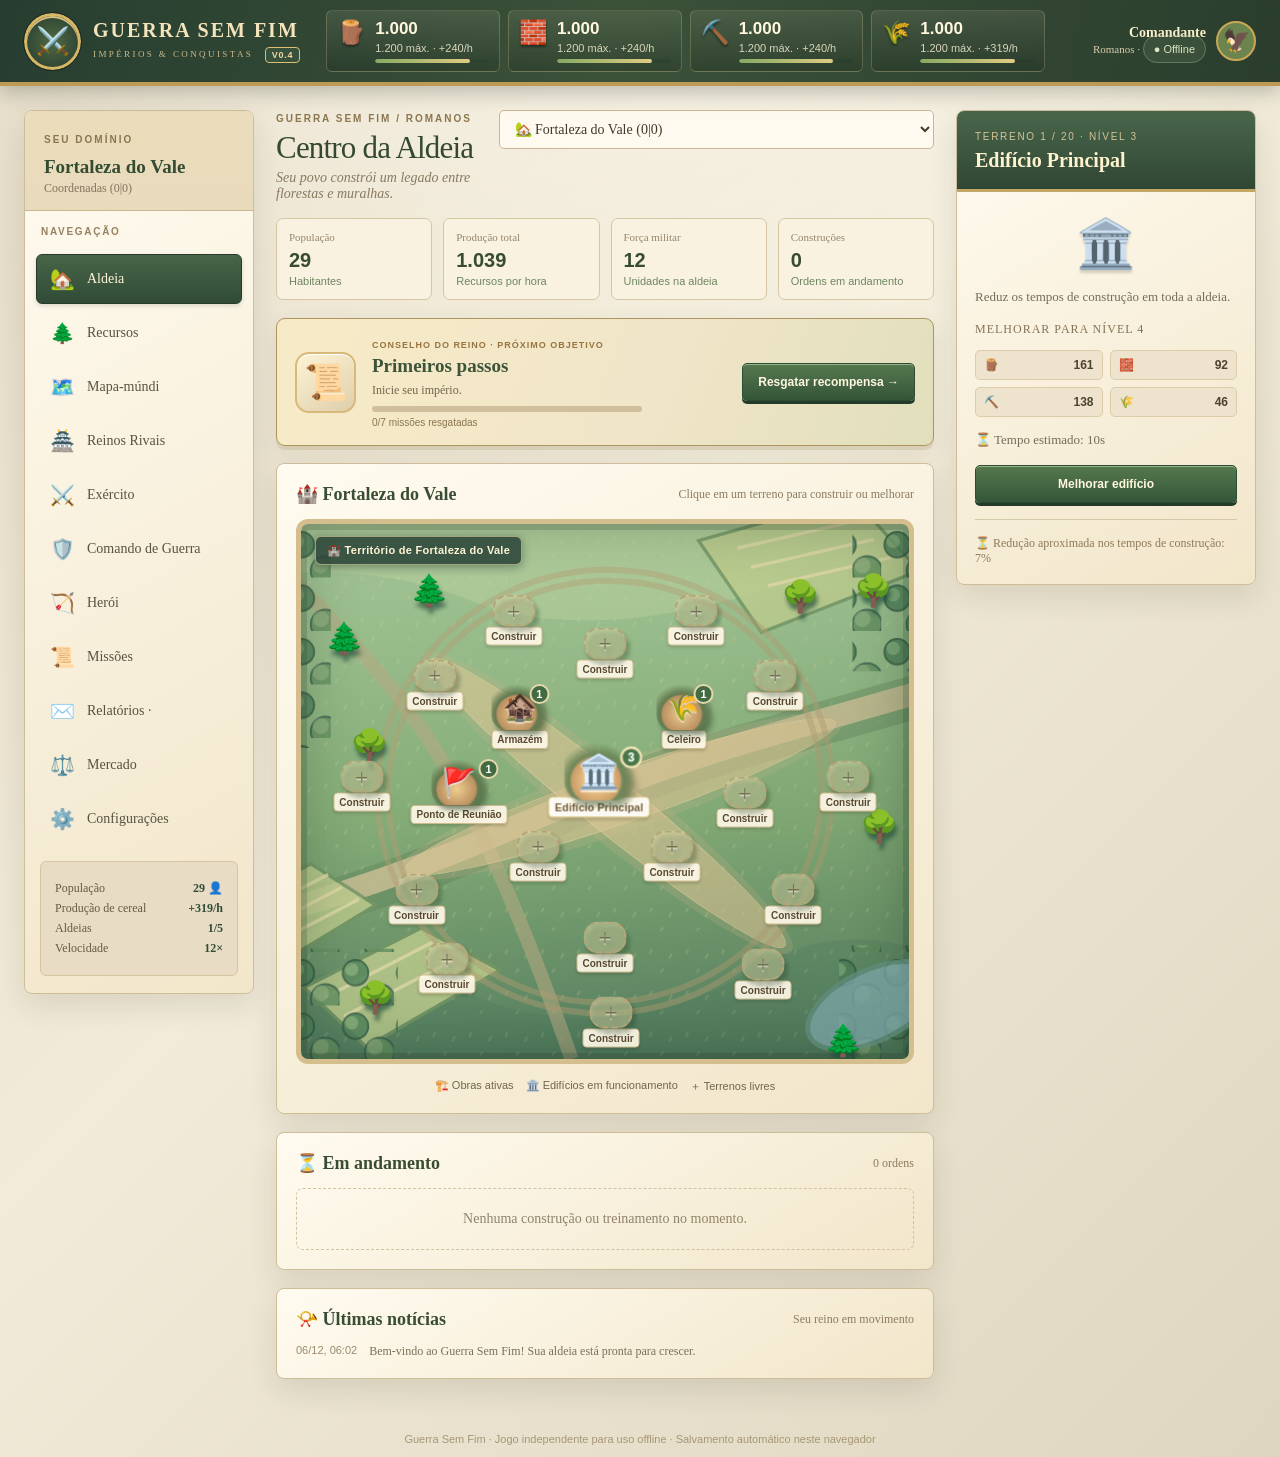
==== preview-local.html @ 628ce62f "feat: Guerra Sem Fim v0.4 - Era das Guerras" ====
<!doctype html>
<html lang="pt-BR">
<head>
  <meta charset="utf-8">
  <meta name="viewport" content="width=device-width, initial-scale=1">
  <meta name="theme-color" content="#364b30">
  <meta name="description" content="Guerra Sem Fim — estratégia medieval offline inspirada nos clássicos de aldeias e impérios.">
  <title>Guerra Sem Fim — Impérios & Conquistas</title>
  <link rel="icon" type="image/svg+xml" href="assets/favicon.svg">
  <link rel="stylesheet" href="styles.css">
</head>
<body>
  <div id="app"></div>
  <noscript>Ative o JavaScript no navegador para jogar Guerra Sem Fim.</noscript>
  <script src="js/data.js"></script>
  <script src="js/war.js"></script>
  <script src="js/ai.js"></script>
  <script src="js/engine.js"></script>
  <script>window.GSF.newGame({player:'Comandante',village:'Fortaleza do Vale',tribe:'romans',speed:12});</script>
  <script src="js/app.js"></script>
</body>
</html>
---- styles.css ----
:root{--forest:#304532;--forest2:#486345;--moss:#6b8257;--gold:#caa755;--gold2:#e4c97d;--paper:#f6eedc;--paper2:#eadbbd;--ink:#3f372b;--muted:#867a65;--line:#d8c8a7;--red:#ab5944;--shadow:0 12px 30px #2423161c;--soft:0 3px 10px #292b1b12;}
*{box-sizing:border-box}html{min-width:320px}body{margin:0;background:#e5deca;color:var(--ink);font-family:Georgia,'Times New Roman',serif;font-size:14px}button,input,select,textarea{font:inherit}button{cursor:pointer}button:disabled{cursor:not-allowed;opacity:.43}a{color:var(--forest2)}.game-shell{min-height:100vh;background:radial-gradient(circle at 50% -20%,#fcf9ee 0,transparent 45%),linear-gradient(135deg,#e4dac6,#f2ebd9 44%,#dfd6c0)}.masthead{background:linear-gradient(98deg,#273d30 0%,#3b5138 48%,#2b3e2e 100%);border-bottom:4px solid #bf9a54;color:#fbf0ce;box-shadow:0 6px 20px #15231942;position:relative;z-index:2}.masthead-inner{max-width:1600px;margin:auto;min-height:80px;display:flex;align-items:center;padding:10px 24px;gap:26px}.brand{display:flex;align-items:center;gap:12px;min-width:235px;color:#f5e4bb;user-select:none}.brand-seal{width:57px;height:57px;border:3px solid #d6b765;outline:1px solid #1c271d;border-radius:50%;display:grid;place-items:center;background:radial-gradient(#516844,#253b2e);font-size:27px;box-shadow:0 2px 0 #d8c183 inset}.brand h1{font-size:20px;line-height:1;letter-spacing:2px;margin:0;font-weight:700;text-transform:uppercase}.brand small{display:block;letter-spacing:2.4px;color:#cbb98b;font-size:9px;margin-top:7px;text-transform:uppercase}.resource-bar{flex:1;display:flex;align-items:stretch;justify-content:center;gap:8px}.resource-pill{min-width:104px;flex:1;max-width:180px;padding:8px 10px;border-radius:6px;background:linear-gradient(180deg,#fff7df17,#121c1438);border:1px solid #e8d6a43a;display:flex;align-items:center;gap:9px}.resource-pill .ico{font-size:23px;filter:drop-shadow(0 2px 1px #1118)}.resource-pill strong{font:700 17px Arial,sans-serif;color:#fff8df;white-space:nowrap}.resource-pill small{display:block;font:11px Arial,sans-serif;color:#d9d5bb;margin-top:3px;white-space:nowrap}.account-pill{min-width:185px;display:flex;align-items:center;justify-content:end;gap:10px}.account-pill .avatar{width:40px;height:40px;background:#6c854f;border:2px solid var(--gold);border-radius:50%;display:grid;place-items:center;font-size:22px}.account-pill strong{font-size:14px;display:block}.account-pill small{font-size:11px;color:#d6cda9}.app-frame{max-width:1600px;margin:auto;display:grid;grid-template-columns:230px minmax(0,1fr) 300px;gap:22px;padding:24px;align-items:start}.sidebar,.inspector,.panel,.paper-card{background:linear-gradient(150deg,#fffbf0,#f2e6ca);border:1px solid #cebd99;box-shadow:var(--shadow);border-radius:8px;overflow:hidden}.sidebar{position:sticky;top:16px}.side-heading{padding:20px 19px 14px;background:linear-gradient(#ebddbb,#e9dabc);border-bottom:1px solid #cbb88f}.eyebrow{color:#8b764e;text-transform:uppercase;letter-spacing:2px;font:bold 10px Arial,sans-serif}.side-heading h2{font-size:19px;margin:9px 0 3px;color:#344d32}.side-heading p{margin:0;color:#82745e;font-size:12px}.side-sub{padding:15px 16px 8px;text-transform:uppercase;letter-spacing:1.7px;font:700 10px Arial,sans-serif;color:#968262}.nav-list{padding:9px 11px 15px;display:grid;gap:4px}.nav-item{width:100%;display:flex;align-items:center;gap:12px;border:1px solid transparent;background:transparent;color:#58523f;padding:12px 12px;text-align:left;border-radius:6px;transition:.15s;font-size:14px}.nav-item .nav-ico{font-size:20px;width:26px;text-align:center}.nav-item:hover{background:#e8dbbe}.nav-item.active{background:linear-gradient(#486548,#304b36);color:#fff6da;border-color:#263b2e;box-shadow:0 2px 4px #172d2326}.sidebar-footer{margin:2px 15px 17px;padding:14px;background:#e8ddc4;border:1px solid #d5c5a3;border-radius:6px}.footer-stat{display:flex;justify-content:space-between;margin:5px 0;color:#665a45;font-size:12px}.footer-stat strong{color:#304b36}.content{min-width:0}.page-head{display:flex;align-items:flex-start;justify-content:space-between;gap:18px;margin-bottom:16px}.page-head h2{font-size:31px;font-weight:normal;letter-spacing:-.8px;color:#34492f;margin:4px 0}.page-head p{margin:0;color:#897960;font-style:italic;font-size:14px}.pill{display:inline-flex;align-items:center;gap:7px;background:#f8f1e0;border:1px solid #d8c8a7;border-radius:30px;padding:8px 12px;color:#625840;font:12px Arial,sans-serif;white-space:nowrap}.panel{padding:19px;margin-bottom:18px}.panel-title{display:flex;align-items:center;justify-content:space-between;gap:12px;margin-bottom:14px}.panel-title h3,.inspector h3{font-size:18px;color:#394d32;margin:0}.section-note{font-size:12px;color:#8c7b60}.stats-strip{display:grid;grid-template-columns:repeat(4,1fr);gap:11px;margin-bottom:18px}.stat{border:1px solid #d6c6a4;border-radius:7px;background:#f9f2e1;padding:12px 12px;min-width:0}.stat small{font-size:11px;color:#98866a;display:block;margin-bottom:6px}.stat strong{font:700 20px Arial,sans-serif;color:#384c32}.stat em{display:block;font:11px Arial,sans-serif;color:#6e8660;margin-top:3px;font-style:normal}.scene{position:relative;border:5px solid #d4be8d;border-radius:12px;overflow:hidden;box-shadow:inset 0 0 0 2px #fef8e5,0 6px 12px #352d1d22;background:#9fbe87}.scene:before{content:"";pointer-events:none;position:absolute;inset:0;background-image:radial-gradient(#d5dfac 1px,transparent 2px),radial-gradient(#547d52 1px,transparent 2px);background-size:34px 41px,53px 47px;background-position:2px 4px,21px 12px;opacity:.48}.town-board{height:545px;background:radial-gradient(ellipse at 49% 50%,#d6d8a8 0 30%,#a3c188 30% 53%,#81a879 56%,#98bb84 72%)}.town-board:after{content:"";position:absolute;inset:8% 12%;border:17px double #b29d72;border-radius:50%;pointer-events:none;opacity:.45;transform:rotate(-13deg)}.town-road{position:absolute;top:46%;left:15%;width:75%;height:10%;transform:rotate(-19deg);border-radius:50%;background:#d2be8f80;box-shadow:0 0 0 8px #c8b28b39}.town-road.other{transform:rotate(39deg);top:47%;left:13%}.town-water{position:absolute;background:#84aeb2;border:5px solid #659384;border-radius:50%;width:145px;height:75px;right:-36px;bottom:16px;transform:rotate(-26deg);opacity:.75}.town-tree{position:absolute;font-size:31px;filter:drop-shadow(2px 4px 1px #40663f88);pointer-events:none;z-index:1}.town-slot{position:absolute;transform:translate(-50%,-50%);z-index:3;border:0;background:transparent;display:flex;flex-direction:column;align-items:center;min-width:65px;max-width:85px;padding:3px 0;transition:.16s}.town-slot:hover,.town-slot.selected{transform:translate(-50%,-55%) scale(1.09);filter:brightness(1.1)}.town-slot .building-art{font-size:27px;line-height:1;display:grid;place-items:center;width:56px;height:45px;border-radius:15px;background:radial-gradient(ellipse at 50% 70%,#c8a474 0,#aa805c 46%,#6b8c53 48%,transparent 69%);text-shadow:0 2px 1px #fff8;filter:drop-shadow(2px 4px 2px #23351b66)}.town-slot.empty .building-art{font-size:23px;color:#756f54;border:2px dashed #b5a476;background:#d3d3a685;width:43px;height:32px}.town-slot .slot-name{display:block;white-space:nowrap;font:700 10px Arial,sans-serif;padding:3px 5px;border-radius:4px;background:#fff9e9e8;border:1px solid #cdbb8f;box-shadow:0 2px 3px #282b1830;color:#594831;max-width:104px;text-overflow:ellipsis;overflow:hidden}.slot-level{position:absolute;top:2px;right:3px;font:700 11px Arial,sans-serif;background:#426b42;color:white;border:2px solid #e5d7ae;border-radius:50%;min-width:20px;height:20px;display:grid;place-items:center}.field-board{height:520px;background:radial-gradient(ellipse at center,#bbd3a4 0 18%,#8bb07c 42%,#658f65 80%,#49785b)}.field-board:after{content:"";position:absolute;left:36%;top:34%;width:27%;height:32%;border:12px solid #d1b88d;border-radius:50%;background:radial-gradient(#c8cba4,#a4ba8d);opacity:.86;box-shadow:0 2px 14px #203d2544}.field-hamlet{position:absolute;top:45%;left:46%;z-index:2;font-size:52px;transform:translate(-50%,-50%);pointer-events:none;filter:drop-shadow(3px 5px 2px #2a562658)}.field-slot{position:absolute;z-index:3;transform:translate(-50%,-50%);background:#e8dcadba;border:2px solid #a89060;border-radius:9px;padding:6px 6px 5px;min-width:55px;box-shadow:0 3px 0 #4c5c4166;display:grid;justify-items:center;gap:2px;transition:.15s;color:#403921}.field-slot:hover,.field-slot.selected{background:#fff1b3;transform:translate(-50%,-54%) scale(1.13);z-index:5}.field-slot .icon{font-size:25px;line-height:1.05}.field-slot small{font:700 11px Arial,sans-serif;color:#385338}.field-slot[data-resource='wood']{background:#d3e2bbdd}.field-slot[data-resource='iron']{background:#d5d8c7df}.field-slot[data-resource='clay']{background:#e6c2a9e8}.field-slot[data-resource='crop']{background:#eee1a7e8}.field-slot.queued{outline:3px solid #e9be53}.legend{display:flex;flex-wrap:wrap;justify-content:center;gap:12px;margin-top:15px;font:11px Arial,sans-serif;color:#71654e}.legend b{font-weight:normal}.inspector{position:sticky;top:16px;min-height:390px}.inspector-head{background:linear-gradient(#49664b,#304734);padding:17px 18px;color:#f8eccc;border-bottom:3px solid #c4a765}.inspector-head small{color:#d3c497;text-transform:uppercase;letter-spacing:1.7px;font:10px Arial,sans-serif}.inspector-head h3{margin:5px 0 0;color:#fff2cf;font-size:20px}.inspector-body{padding:18px}.inspector-body p{color:#766c59;font-size:13px;line-height:1.55;margin:5px 0 15px}.big-icon{font-size:48px;display:block;text-align:center;margin:6px auto 15px;filter:drop-shadow(0 3px 1px #453a2f30)}.progress-track{height:9px;background:#d8cbb1;border-radius:9px;overflow:hidden;border:1px solid #baa884}.progress-bar{height:100%;background:linear-gradient(90deg,#668c55,#b2bb6e);border-radius:9px;transition:width .5s}.build-cost{display:grid;grid-template-columns:repeat(2,1fr);gap:7px;margin:13px 0}.cost-item{padding:7px 8px;background:#eee4ce;border:1px solid #ddccaa;border-radius:5px;font:12px Arial,sans-serif;color:#4d432f;display:flex;align-items:center;justify-content:space-between;gap:5px}.cost-item.insufficient{color:#b0503a;background:#f3d6c7}.btn{border:1px solid #2b4c35;background:linear-gradient(#56784e,#345638);box-shadow:inset 0 1px #9ab28c,0 3px 0 #243b29;color:#fff8df;font:700 12px Arial,sans-serif;padding:11px 15px;border-radius:5px;transition:.15s;text-align:center}.btn:hover:not(:disabled){filter:brightness(1.12);transform:translateY(-1px)}.btn.secondary{background:linear-gradient(#f8efd9,#e9d7b2);border-color:#bba477;color:#625338;box-shadow:0 2px 0 #b09a73}.btn.danger{background:linear-gradient(#bb735f,#934835);border-color:#813e31;box-shadow:0 3px 0 #79382d}.btn.small{padding:7px 10px;font-size:11px}.btn.wide{width:100%}.btn-row{display:flex;flex-wrap:wrap;gap:8px;margin:12px 0}.muted{color:#988973!important}.warning{font-size:12px;color:#a4553d;padding:10px;background:#f8e2d2;border:1px solid #e3c6af;border-radius:5px}.good{color:#417645!important}.divider{height:1px;background:#d7c7a9;margin:16px 0}.mini-heading{font-size:12px;text-transform:uppercase;letter-spacing:1px;color:#857356;margin:13px 0 8px}.queue-item{background:#f6ecd5;border:1px solid #d6c4a4;border-radius:6px;padding:11px;margin:8px 0}.queue-item strong{font-size:13px;display:block}.queue-item small{font:11px Arial,sans-serif;color:#88765d;display:block;margin:5px 0}.queue-item .progress-track{margin-top:7px}.empty-state{text-align:center;padding:22px;color:#90836b;border:1px dashed #d2c2a3;border-radius:7px}.empty-state .emoji{display:block;font-size:34px;margin-bottom:10px}.building-catalog{display:grid;grid-template-columns:repeat(2,1fr);gap:8px;margin:10px 0}.catalog-item{border:1px solid #d3c2a0;background:#f8f1df;text-align:left;padding:10px;border-radius:6px;display:flex;align-items:center;gap:10px;color:#524734;font-size:12px;min-height:57px}.catalog-item:hover{border-color:#699061;background:#e9eedb}.catalog-item.disabled{opacity:.6}.catalog-item .emoji{font-size:24px}.catalog-item small{display:block;color:#8a7a61;font-size:10px}.map-area{padding:15px}.map-controls{display:flex;justify-content:space-between;align-items:center;margin-bottom:14px;gap:9px;flex-wrap:wrap}.map-grid{display:grid;grid-template-columns:repeat(11,minmax(0,1fr));gap:3px;padding:8px;background:#849c77;border:4px solid #bba782;border-radius:8px}.map-tile{aspect-ratio:1;border:1px solid #839d72;background:linear-gradient(145deg,#a7c98a,#84b074);padding:1px;display:flex;align-items:center;justify-content:center;position:relative;border-radius:3px;min-width:0}.map-tile:nth-child(5n){background:linear-gradient(#b4cb85,#96b87b)}.map-tile:hover{outline:2px solid #fff2c8;z-index:1}.map-tile .glyph{font-size:clamp(12px,1.85vw,28px);filter:drop-shadow(1px 2px 1px #324f3855)}.map-tile .coord{position:absolute;left:3px;bottom:1px;font:8px Arial,sans-serif;color:#425e39;opacity:.65}.map-tile.player{background:#d3bf83;border:2px solid #e9dcad}.map-tile.enemy{background:linear-gradient(#c6b28e,#a69b6f)}.map-tile.oasis{background:linear-gradient(#aad8a4,#6dada1)}.map-tile.selected{outline:3px solid #e9bd54;z-index:2}.map-tile.center{box-shadow:inset 0 0 0 2px #fdf8d4}.map-info{display:flex;gap:10px;align-items:center;font-size:12px;color:#82745b}.map-dot{width:10px;height:10px;border-radius:50%;display:inline-block;background:#a3c78f;border:1px solid #698c65}.map-dot.enemy{background:#c9a48b}.map-dot.player{background:#e7cb79}.map-dot.oasis{background:#7cbab2}.troop-row{display:grid;grid-template-columns:minmax(0,1.8fr) 90px minmax(0,1fr) 115px;align-items:center;gap:13px;border-top:1px solid #e2d5bb;padding:14px 0}.troop-info{display:flex;align-items:center;gap:12px}.troop-info .badge-icon{width:49px;height:49px;display:grid;place-items:center;background:#ece1c7;border:1px solid #d8c69f;border-radius:6px;font-size:27px}.troop-info strong{display:block;font-size:15px;color:#465d3f}.troop-info small{display:block;font-size:11px;color:#87785f;margin-top:4px}.troop-row input,.form-input,select,textarea{width:100%;padding:10px 11px;background:#fffaf0;border:1px solid #c9b796;color:#423927;border-radius:5px;outline:none}.troop-row input:focus,.form-input:focus,select:focus,textarea:focus{border-color:#5c8653;box-shadow:0 0 0 2px #5c865322}.troop-data{color:#70634e;font:12px Arial,sans-serif}.troop-data strong{display:block;color:#3d553d;font-size:17px}.roster{display:flex;gap:8px;flex-wrap:wrap}.roster-chip{background:#e9dec7;border:1px solid #d3c29f;border-radius:5px;padding:8px;font:12px Arial,sans-serif}.roster-chip strong{color:#385338}.quest-card{display:flex;align-items:center;gap:16px;padding:16px;background:#f9f1dd;border:1px solid #dac9a7;border-radius:7px;margin:9px 0}.quest-card .symbol{font-size:30px;width:45px;text-align:center}.quest-card .info{flex:1}.quest-card h4{margin:0 0 5px;color:#43573a;font-size:15px}.quest-card p{margin:0;color:#89785e;font-size:12px}.report-card{padding:15px;border:1px solid #d9c9aa;border-radius:6px;background:#faf3e3;margin-bottom:10px;display:flex;gap:12px;align-items:flex-start}.report-card .icon{font-size:26px}.report-card h4{margin:0 0 5px;color:#456043}.report-card p{margin:0 0 8px;color:#766a54;line-height:1.5}.report-card small{color:#a28f70;font:11px Arial,sans-serif}.report-card.defeat h4{color:#a45642}.event-list{display:grid;gap:9px}.event{display:flex;gap:12px;align-items:flex-start;font-size:12px;color:#7c705a}.event .time{white-space:nowrap;color:#9a8a70;font:11px Arial,sans-serif}.toast{position:fixed;right:25px;bottom:24px;padding:14px 20px;border-radius:8px;color:#fff9e5;background:#385d3e;box-shadow:0 10px 40px #11241740;z-index:100;max-width:360px;font-size:13px;animation:rise .25s ease}.toast.error{background:#9d4b3b}@keyframes rise{from{transform:translateY(15px);opacity:0}to{opacity:1;transform:translateY(0)}}.modal-backdrop{position:fixed;inset:0;background:#152318ab;display:grid;place-items:center;padding:18px;z-index:99;backdrop-filter:blur(5px)}.modal{width:min(570px,100%);background:linear-gradient(#fff8e9,#eaddbd);border:4px double #bba46e;box-shadow:0 20px 80px #11220f6e;border-radius:10px;padding:28px;max-height:95vh;overflow:auto}.modal h2{font-size:28px;color:#3b5439;margin:0 0 10px}.modal p{color:#7f715b;line-height:1.5}.form-grid{display:grid;grid-template-columns:1fr 1fr;gap:14px}.form-field{display:block;margin:11px 0}.form-field span{display:block;font:700 12px Arial,sans-serif;color:#75674c;margin:0 0 6px}.tribe-options{display:grid;grid-template-columns:repeat(3,1fr);gap:9px;margin:13px 0}.tribe-option{background:#f9f1de;border:2px solid #cfbd98;border-radius:7px;padding:13px 9px;text-align:center;cursor:pointer}.tribe-option.selected{border-color:#4e7549;background:#edf1df;box-shadow:0 0 0 2px #7d9b7050}.tribe-option span{font-size:28px;display:block;margin-bottom:8px}.tribe-option strong{display:block;font-size:12px;color:#42593f}.tribe-option small{display:block;color:#8b7b62;font-size:10px;margin-top:5px}.welcome{min-height:100vh;display:grid;place-items:center;padding:25px;background:radial-gradient(circle at center,#66835933,#142c1fbb),linear-gradient(145deg,#2b4a30,#182b22)}.welcome-card{max-width:850px;width:100%;padding:40px 44px;background:linear-gradient(145deg,#fff7e5,#e9d9b7);border:6px double #c6a965;border-radius:13px;box-shadow:0 20px 90px #061708a6;text-align:center}.welcome-emblem{width:93px;height:93px;background:linear-gradient(#526b42,#263f2d);border:5px double #d9b96b;border-radius:50%;display:grid;place-items:center;margin:0 auto 15px;font-size:42px}.welcome-card h1{font-size:41px;color:#36503a;letter-spacing:2px;margin:0}.welcome-card .tagline{text-transform:uppercase;letter-spacing:3px;color:#8c754c;font:12px Arial,sans-serif;margin:10px 0 24px}.welcome-card .lead{color:#786b54;max-width:550px;margin:0 auto 20px;line-height:1.6}.welcome .form-field{text-align:left}.right-details{font-size:12px;color:#8d7a5b}.hero-avatar{background:radial-gradient(circle at center,#d9c08e,#ac976c);border:5px double #be9f65;height:165px;display:grid;place-items:center;font-size:80px;border-radius:9px;margin-bottom:17px}.skill-row{display:flex;justify-content:space-between;gap:8px;align-items:center;padding:14px 0;border-top:1px solid #e0d2b4}.skill-row strong{color:#485f40}.hero-xp{font:12px Arial,sans-serif;color:#78694e}.settings-grid{display:grid;grid-template-columns:repeat(2,1fr);gap:13px}.setting-card{border:1px solid #d4c19d;border-radius:6px;padding:15px;background:#f9f0dc}.setting-card h4{margin:0 0 7px;color:#45583c}.setting-card p{font-size:12px;color:#81745f}.offline-tag{color:#d8e7bc;background:#78916a30;border:1px solid #d9e1b644;border-radius:20px;padding:7px 10px;font:11px Arial,sans-serif}.footer-text{font:11px Arial,sans-serif;color:#a69675;text-align:center;padding:12px}.mission-flag{background:#efead5;border:1px solid #d7caad;padding:12px;border-radius:6px;margin-bottom:16px;color:#6d654e;font-size:12px}.sr-only{position:absolute;width:1px;height:1px;overflow:hidden;clip:rect(0,0,0,0)}@media(max-width:1200px){.app-frame{grid-template-columns:190px minmax(0,1fr) 270px;gap:13px;padding:14px}.brand{min-width:205px}.resource-pill{min-width:82px;padding:7px}.resource-pill .ico{font-size:19px}.resource-pill strong{font-size:14px}.town-board{height:475px}.field-board{height:470px}.troop-row{grid-template-columns:minmax(0,1.3fr) 70px 70px 95px;gap:8px}}@media(max-width:920px){.masthead-inner{flex-wrap:wrap;gap:10px;padding:10px 14px}.brand{min-width:0;flex:1}.account-pill{min-width:0}.resource-bar{order:3;flex-basis:100%;overflow-x:auto;justify-content:stretch}.resource-pill{min-width:100px;max-width:none}.app-frame{display:grid;grid-template-columns:155px minmax(0,1fr);gap:12px}.inspector{grid-column:2;position:static;min-height:0}.sidebar{grid-row:1 / span 2}.nav-item{font-size:12px;padding:10px 8px;gap:6px}.nav-item .nav-ico{font-size:18px;width:22px}.side-heading{padding:15px 9px}.side-heading h2{font-size:16px}.stats-strip{grid-template-columns:repeat(2,1fr)}.page-head h2{font-size:25px}}@media(max-width:580px){.masthead-inner{padding:8px}.brand h1{font-size:15px}.brand small{font-size:8px}.brand-seal{height:44px;width:44px;font-size:21px}.account-pill .avatar{height:33px;width:33px;font-size:18px}.account-pill strong{font-size:11px}.account-pill small{font-size:9px}.resource-pill{min-width:84px}.resource-pill strong{font-size:13px}.app-frame{display:block;padding:10px}.sidebar{position:static;margin-bottom:12px}.side-heading{display:none}.side-sub{display:none}.nav-list{display:flex;overflow-x:auto;gap:4px;padding:8px}.nav-item{width:auto;flex:0 0 auto;padding:8px 10px}.sidebar-footer{display:none}.panel{padding:11px}.scene.town-board{height:395px}.scene.field-board{height:400px}.town-slot .building-art{font-size:20px;width:40px;height:32px}.town-slot .slot-name{font-size:8px;max-width:65px}.town-slot{min-width:36px}.slot-level{font-size:9px;height:17px;min-width:17px}.field-slot{min-width:37px;padding:4px}.field-slot .icon{font-size:19px}.map-grid{gap:1px;padding:2px}.map-tile .coord{display:none}.map-tile .glyph{font-size:15px}.inspector{margin-top:13px}.stats-strip{gap:7px}.stat{padding:8px}.stat strong{font-size:16px}.page-head h2{font-size:23px}.page-head .pill{font-size:10px}.troop-row{grid-template-columns:1fr 65px 85px;gap:7px}.troop-data{display:none}.troop-info .badge-icon{width:34px;height:34px;font-size:20px}.troop-info strong{font-size:12px}.troop-info small{font-size:10px}.building-catalog{grid-template-columns:1fr}.form-grid{grid-template-columns:1fr}.tribe-options{gap:5px}.tribe-option{padding:10px 4px}.welcome-card{padding:24px 13px}.welcome-card h1{font-size:28px}.modal{padding:18px}.settings-grid{grid-template-columns:1fr}}
@media(max-width:580px){.resource-pill small{display:none}.resource-pill{justify-content:center;min-width:0;gap:4px}.resource-pill .ico{font-size:20px}.resource-pill strong{font-size:12px}}

/* v0.2 — composição visual offline e melhoria de legibilidade */
.version-stamp{display:inline-block;margin-left:7px;padding:2px 6px;border:1px solid #dfbe76;border-radius:4px;color:#f0d7a1;background:#38513d;font:700 9px Arial,sans-serif;letter-spacing:.08em;vertical-align:middle}
.resource-pill{position:relative;overflow:hidden;align-items:flex-start}
.resource-detail{min-width:0;flex:1}
.resource-meter{display:block;height:4px;background:#1d372940;border-radius:12px;margin-top:5px;overflow:hidden}
.resource-meter>span{display:block;height:100%;border-radius:inherit;background:linear-gradient(90deg,#86aa63,#e0cb83);transition:width .4s ease}
.town-board{background:#729a74 url('assets/aldeia-cenario.svg') center/cover no-repeat;isolation:isolate;box-shadow:inset 0 0 0 6px #263a2733,inset 0 0 56px #182e194d}
.field-board{background:#80a37b url('assets/campos-cenario.svg') center/cover no-repeat;isolation:isolate;box-shadow:inset 0 0 0 6px #263a2733,inset 0 0 56px #182e194d}
.town-board:before,.field-board:before{content:"";position:absolute;inset:0;background:linear-gradient(125deg,#fff4cb12,transparent 50%,#142d2230);pointer-events:none;z-index:1}
.town-board .town-road{background:#dac494a3;border:1px solid #e8d4a064}
.scene-title{position:absolute;z-index:7;top:12px;left:14px;background:#2b4539dd;border:1px solid #f0dfaa90;box-shadow:0 2px 10px #102b2266;border-radius:6px;color:#fff4d5;padding:7px 11px;font:700 11px Arial,sans-serif;letter-spacing:.025em;pointer-events:none}
.town-slot .building-art{background:radial-gradient(ellipse at 45% 65%,#edcd8f 0,#bb9161 44%,#647b51 49%,transparent 73%);filter:drop-shadow(3px 5px 2px #1a34187d);transition:transform .23s,filter .23s}
.town-slot.tier-2 .building-art{background:radial-gradient(ellipse at 48% 61%,#fae4b2 0,#9eae8f 44%,#4e7050 52%,transparent 77%);filter:drop-shadow(4px 6px 3px #1c3827a0)}
.town-slot.tier-3 .building-art{background:radial-gradient(ellipse at 48% 61%,#fff0ce 0,#d0b67a 44%,#526c57 53%,transparent 77%);filter:drop-shadow(4px 7px 4px #20381ca6)}
.town-slot.building .building-art{animation:builderGlow 1.7s ease-in-out infinite alternate}
.town-slot.selected .building-art,.town-slot:hover .building-art{transform:scale(1.15)}
.field-slot{box-shadow:0 4px 0 #34513965,0 7px 14px #29482d36;backdrop-filter:blur(1px);border-color:#ede2ba;transition:transform .18s,box-shadow .18s}
.field-slot.tier-2{box-shadow:0 4px 0 #3e633b8a,0 8px 16px #1e342f55;border-width:3px}
.field-slot.tier-3{box-shadow:0 4px 0 #b69b50,0 8px 17px #1e342f6b;border-color:#eedb8b}
.field-slot:hover,.field-slot.selected{box-shadow:0 0 0 3px #fff3b7aa,0 9px 18px #29482d88}
.town-tree{filter:drop-shadow(2px 6px 2px #1e4a37a5)}
.kingdom-guide{display:flex;align-items:center;gap:16px;border:1px solid #ac955f;background:linear-gradient(112deg,#f7ebc7,#f0e5c8 57%,#e1dfbc);border-radius:9px;padding:17px 18px;margin-bottom:17px;box-shadow:0 4px 0 #a7936738,0 8px 25px #40381915}
.guide-emblem{height:61px;min-width:61px;display:grid;place-items:center;font-size:35px;border:2px solid #d9b978;border-radius:14px;background:linear-gradient(145deg,#fcf4d6,#e0ceaa);box-shadow:inset 0 1px #fff}
.guide-copy{flex:1;min-width:0}
.guide-copy .eyebrow{font:700 9px Arial,sans-serif;letter-spacing:.11em;color:#997540}
.guide-copy strong{display:block;font-size:19px;color:#3c5439;margin-top:3px}
.guide-copy p{color:#70664e;font-size:12px;line-height:1.35;margin:5px 0 8px}
.guide-copy small{display:block;font:10px Arial,sans-serif;color:#8a7650;margin-top:5px}
.guide-progress{height:6px;width:100%;max-width:270px;background:#cfbf9c;border-radius:20px;overflow:hidden}
.guide-progress span{display:block;height:100%;background:linear-gradient(90deg,#6a9356,#b69c52);border-radius:20px}
.guide-action{min-width:142px}
button:focus-visible,select:focus-visible,input:focus-visible{outline:3px solid #edc878!important;outline-offset:3px}
@keyframes builderGlow{to{filter:drop-shadow(1px 1px 9px #fee6a9)}}
@media(max-width:920px){.kingdom-guide{flex-wrap:wrap}.guide-action{margin-left:77px}}
@media(max-width:580px){.kingdom-guide{padding:13px;gap:10px}.guide-emblem{min-width:45px;height:45px;font-size:25px}.guide-copy strong{font-size:16px}.guide-action{margin-left:0;width:100%}.scene-title{font-size:9px;top:8px;left:8px;padding:5px 8px}}
@media(prefers-reduced-motion:reduce){.town-slot.building .building-art{animation:none}.town-slot,.field-slot,.resource-meter>span{transition:none}}

/* v0.3 — painel dos reinos, alertas de invasões e assentamentos no mapa */
.map-tile.rival{background:linear-gradient(145deg,#b89b73,#80584d);border-color:#703b3c;box-shadow:inset 0 0 0 1px #e9c58d}
.map-tile.rival .glyph{filter:drop-shadow(0 2px 2px #301b19);animation:rivalBanner 3.2s ease-in-out infinite}
.map-dot.rival{background:#995452;border-color:#5e2a31}
.rivals-intro{margin-bottom:18px;border:1px solid #c6a66c;border-radius:9px;display:flex;justify-content:space-between;gap:16px;padding:22px;align-items:center;background:linear-gradient(110deg,#f5ebd2 12%,#e2cfa7 62%,#d1bc8c);box-shadow:0 5px 20px #4038221b}
.rivals-intro h3{font-size:23px;color:#354f38;margin:8px 0 5px}.rivals-intro p{max-width:580px;line-height:1.65;font-size:13px;color:#74654b;margin:0}
.rival-summary{border:1px solid #9d8a66;background:#f9eacaaf;border-radius:8px;min-width:175px;padding:15px;display:grid;gap:7px;font:12px Arial,sans-serif;text-align:center}
.rival-summary strong{font-size:14px;color:#6e4639}.rival-summary small{color:#786e53}.rival-summary span{font-weight:700;color:#395939}
.faction-grid{display:grid;grid-template-columns:repeat(3,minmax(0,1fr));gap:14px;margin-bottom:18px}
.faction-card{border:1px solid #d7c39e;border-top:5px solid var(--faction-color);border-radius:8px;background:linear-gradient(155deg,#fff8e7,#e9ddbe);padding:17px;box-shadow:var(--soft);min-width:0}
.faction-card.defeated{filter:grayscale(.65);opacity:.8}.faction-title{display:flex;gap:10px;align-items:center}.faction-icon{background:var(--faction-color);border-radius:8px;display:grid;place-items:center;height:43px;min-width:43px;font-size:23px;color:white;box-shadow:inset 0 0 0 2px #fff7df40}
.faction-title h3{font-size:16px;color:#3a4f38;margin:0 0 5px}.faction-title small{color:#958466;font:11px Arial,sans-serif}
.faction-metrics{display:flex;gap:5px;justify-content:space-between;margin:17px 0 10px;padding:11px 5px;border-top:1px solid #ddcbaa;border-bottom:1px solid #ddcbaa}
.faction-metrics span{display:grid;text-align:center;font:10px Arial,sans-serif;color:#837255}.faction-metrics b{font:700 17px Arial,sans-serif;color:#405e41;margin-bottom:3px}
.faction-card p{font:12px/1.55 Arial,sans-serif;color:#736753;min-height:62px}.faction-card .btn{width:100%}
.threat-panel{border-left:5px solid #aa594d}.incoming-row{background:#f6e2d6;border-left:3px solid #b45649;padding:12px 13px;margin:7px 0;border-radius:4px}
@keyframes rivalBanner{50%{transform:translateY(-3px)}}
@media(max-width:1200px){.faction-grid{grid-template-columns:repeat(2,minmax(0,1fr))}}
@media(max-width:650px){.faction-grid{grid-template-columns:1fr}.rivals-intro{flex-direction:column;align-items:stretch;padding:15px}.rivals-intro h3{font-size:19px}.rival-summary{min-width:0}}
@media(prefers-reduced-motion:reduce){.map-tile.rival .glyph{animation:none}}

/* Versão 0.4 — centro militar */
.war-summary{display:grid;grid-template-columns:repeat(3,minmax(0,1fr));gap:12px;margin-bottom:18px}
.war-summary>div{background:linear-gradient(155deg,#fffdf8,#ede7d7);border:1px solid #d4c39f;border-radius:13px;padding:18px;display:flex;flex-direction:column;gap:7px}
.war-summary strong{font-size:27px;color:#4d482f}.war-summary small,.war-summary span{color:#766c56}
.research-row{display:flex;align-items:center;flex-wrap:wrap;gap:12px;border-top:1px solid #e5ddca;padding:13px 0}
.research-row>div:first-child{flex:1;min-width:145px;display:flex;flex-direction:column;gap:5px}
.research-row small{color:#776d5b}.research-price{display:flex;flex-wrap:wrap;gap:6px 10px;font-size:12px}
.reinforce-grid{display:grid;grid-template-columns:repeat(2,minmax(0,1fr));gap:8px;margin:14px 0}
.reinforce-grid label{display:flex;align-items:center;justify-content:space-between;gap:10px;font-size:13px}
.reinforce-grid input{max-width:86px;min-width:55px;padding:7px;border:1px solid #cfc2a7;border-radius:7px;background:#fffcf6}
.war-hints p{color:#625843;line-height:1.6;margin:10px 0}
@media(max-width:720px){.war-summary{grid-template-columns:1fr}.reinforce-grid{grid-template-columns:1fr}.research-row>.research-price{width:100%}}

.sim-report{margin-top:15px;padding:12px;border-radius:9px;border:1px solid #bdb49c}.sim-report p{line-height:1.6;margin:8px 0}.sim-report small{font-size:12px}
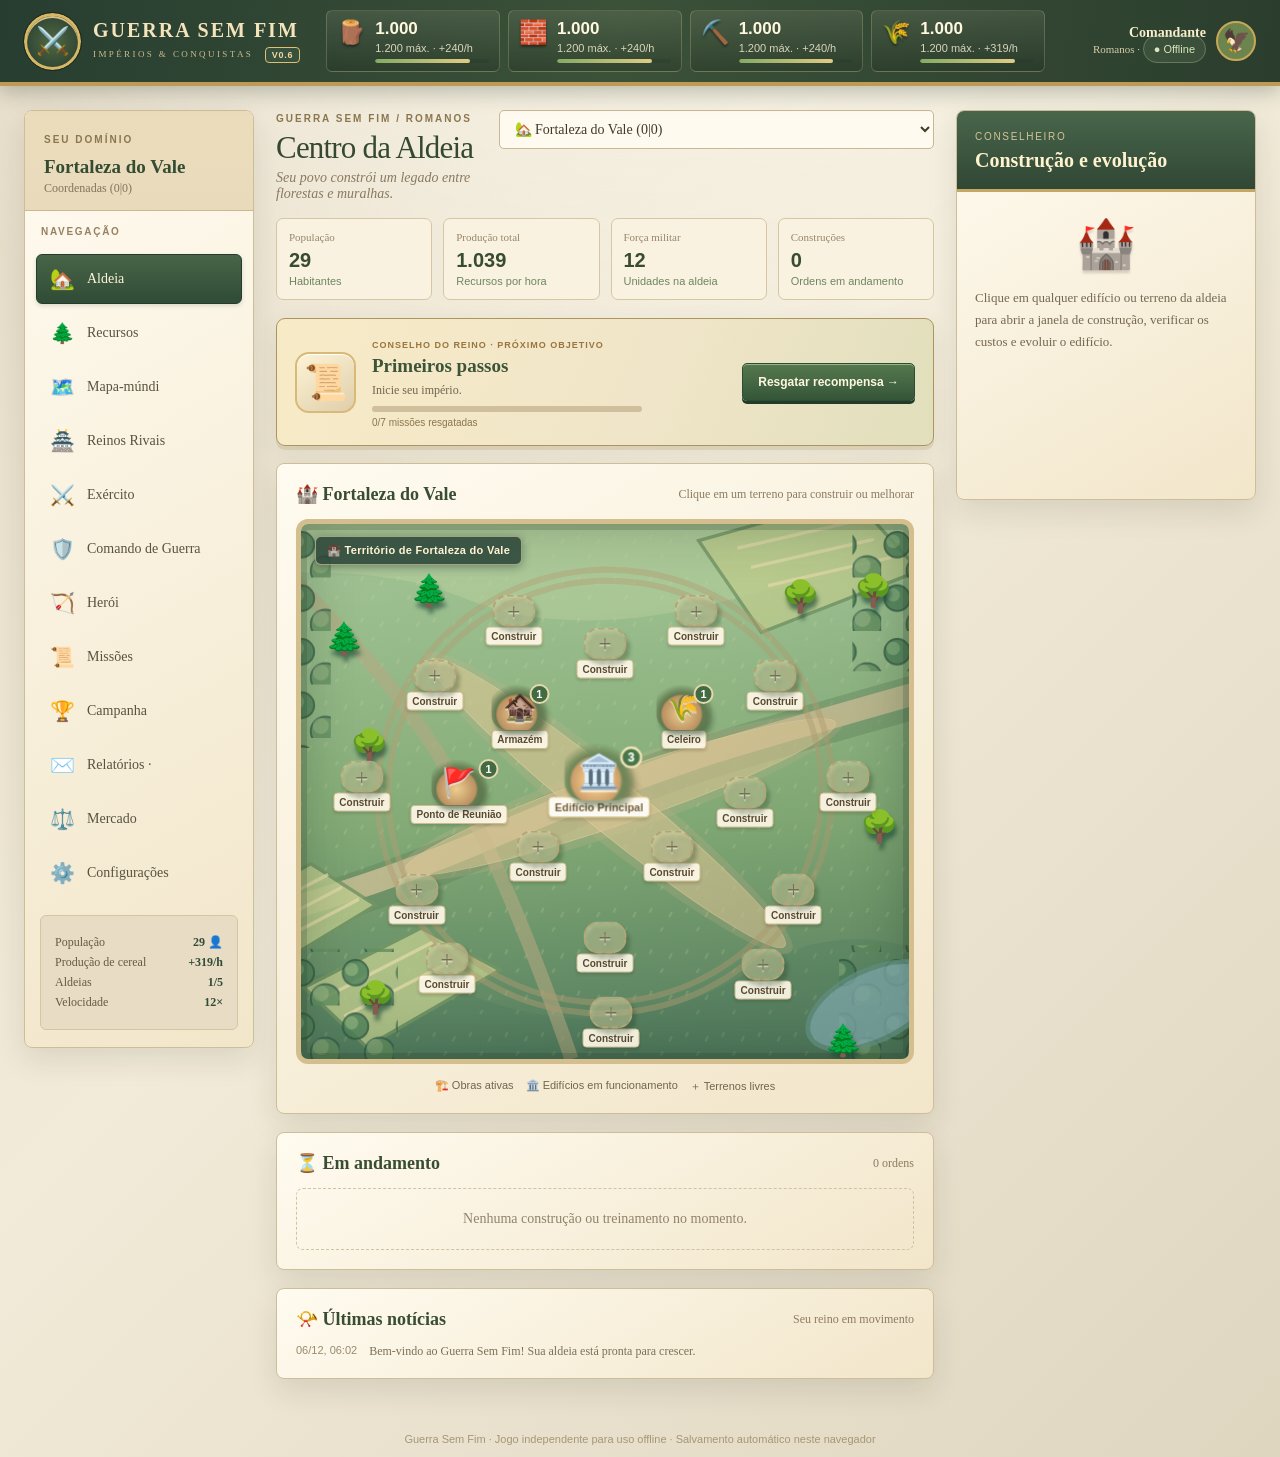
==== commit ed768511: "feat: Guerra Sem Fim v0.6 - Cronicas do Imperio" ====
--- a/preview-local.html
+++ b/preview-local.html
@@ -15,8 +15,9 @@
   <script src="js/data.js"></script>
   <script src="js/war.js"></script>
   <script src="js/ai.js"></script>
+  <script src="js/campaign.js"></script>
   <script src="js/engine.js"></script>
-  <script>window.GSF.newGame({player:'Comandante',village:'Fortaleza do Vale',tribe:'romans',speed:12});</script>
+  <script>if(!window.GSF.load())window.GSF.newGame({player:'Comandante',village:'Fortaleza do Vale',tribe:'romans',speed:12});</script>
   <script src="js/app.js"></script>
 </body>
 </html>
--- a/styles.css
+++ b/styles.css
@@ -74,3 +74,52 @@
 @media(max-width:720px){.war-summary{grid-template-columns:1fr}.reinforce-grid{grid-template-columns:1fr}.research-row>.research-price{width:100%}}
 
 .sim-report{margin-top:15px;padding:12px;border-radius:9px;border:1px solid #bdb49c}.sim-report p{line-height:1.6;margin:8px 0}.sim-report small{font-size:12px}
+
+/* v0.5 — ações em diálogo, painel de produção e controle de invasões */
+button.resource-pill{color:inherit;text-align:left;appearance:none;-webkit-appearance:none;cursor:pointer;transition:border-color .18s,transform .18s,background .18s}
+button.resource-pill:hover,button.resource-pill:focus-visible{border-color:#dfc280;background:#f0d59b29;transform:translateY(-2px)}
+button.resource-pill:active{transform:translateY(0)}
+.game-dialog{width:min(590px,100%);border-radius:15px;padding:0 24px 24px;box-shadow:0 24px 90px #102519a0;overflow:auto;overscroll-behavior:contain}
+.game-dialog.dialog-wide{width:min(720px,100%)}
+.dialog-header{display:flex;align-items:center;justify-content:space-between;gap:12px;margin:0 -24px 20px;padding:17px 22px;background:linear-gradient(105deg,#304c3c,#466543);border-bottom:3px solid #c5a563;color:#fff0cb}
+.dialog-header h2{font-size:23px;line-height:1.15;color:#fff1c9;margin:0}
+.dialog-close{background:#f2e5bf20;border:1px solid #e6d9b177;flex-shrink:0;color:#fff5de;font:700 17px Arial,sans-serif;border-radius:8px;min-width:38px;min-height:38px;display:grid;place-items:center}
+.dialog-close:hover{background:#f2e5bf44}
+.dialog-subtitle{font-size:13px;color:#746549;margin-top:-6px}
+.resource-tabs{display:grid;grid-template-columns:repeat(4,minmax(0,1fr));gap:7px;margin:15px 0}
+.resource-tabs button{background:#f4e9d1;border:1px solid #cfbb93;border-radius:8px;color:#67593e;font-size:12px;padding:11px 5px;cursor:pointer}
+.resource-tabs button.active{background:#3c5d41;color:#fff4dd;border-color:#243f2e;box-shadow:inset 0 0 0 1px #b29b68}
+.production-highlight{display:flex;align-items:center;justify-content:space-between;gap:13px;padding:17px 18px;border-radius:9px;background:#edf1de;border:1px solid #bfcca9;font-size:15px}
+.production-highlight strong{color:#345b37;font:700 19px Arial,sans-serif;white-space:nowrap}
+.production-track{height:9px;margin:9px 0 21px;border-radius:7px;background:#d8d7b9;overflow:hidden}
+.production-track span{height:100%;background:linear-gradient(90deg,#64936b,#d1b958);display:block}
+.production-rows{display:grid;gap:0;margin-bottom:16px}
+.production-rows>div{display:flex;justify-content:space-between;gap:18px;padding:13px 7px;border-bottom:1px solid #dcd0b1;color:#716249;font-size:13px}
+.production-rows strong{font:700 13px Arial,sans-serif;color:#385539;white-space:nowrap}
+.production-rows .production-net{font-weight:700;background:#e3ead5;border-radius:6px;padding:15px}
+.modal-inspector .inspector-head{margin:0 0 12px;border-radius:8px}
+.modal-inspector .inspector-body{padding:4px 2px 0}
+.modal-inspector .building-catalog{grid-template-columns:repeat(2,minmax(0,1fr));max-height:370px;overflow-y:auto}
+.modal-inspector .catalog-item{min-height:53px}
+.modal-inspector .big-icon{font-size:42px;margin:4px auto 9px}
+.modal-inspector .build-cost{grid-template-columns:repeat(4,minmax(0,1fr))}
+.switch-setting{display:flex;align-items:center;gap:12px;background:#eceddc;border:1px solid #bdc8a8;border-radius:9px;padding:13px;margin:11px 0;cursor:pointer;font-weight:700;color:#35573b}
+.switch-setting input{width:20px;height:20px;accent-color:#3e7148;flex-shrink:0}
+.enemy-attacks-setting small{color:#7e735f;font-size:12px}
+.start-attack-choice{display:flex;align-items:center;gap:9px;text-align:left;font-size:13px;margin:10px 0;color:#574d3f}
+.start-attack-choice input{width:18px;height:18px;accent-color:#477448}
+.diplomacy-intro p{font-size:13px;line-height:1.6;color:#72664e}
+.diplomacy-state{font-size:12px;color:#526748;text-align:center;padding:9px 4px;margin-top:8px}
+.artifact-row{display:flex;justify-content:space-between;align-items:center;gap:10px;padding:13px;border:1px solid #d5c39f;border-radius:7px;background:#f7efd9;margin:10px 0}
+.artifact-row small{display:block;font-size:11px;color:#7c735d;margin-top:4px}
+@media(max-width:580px){.game-dialog{padding:0 14px 14px}.dialog-header{margin:0 -14px 16px;padding:14px}.dialog-header h2{font-size:18px}.resource-tabs{gap:3px}.resource-tabs button{font-size:11px}.production-highlight{font-size:12px;padding:12px}.production-highlight strong{font-size:14px}.modal-inspector .building-catalog{grid-template-columns:1fr}.modal-inspector .build-cost{grid-template-columns:repeat(2,1fr)}}
+
+/* v0.6 — Crônicas do Império / conselho diplomático */
+.campaign-hero{display:flex;align-items:center;justify-content:space-between;gap:24px;border:1px solid #b9a06c;border-radius:15px;background:linear-gradient(112deg,#2e483d,#526044 68%,#85784d);padding:25px 28px;color:#fff;margin-bottom:20px;box-shadow:0 10px 25px #2c2f201a}
+.campaign-hero .eyebrow{color:#e7d6aa}.campaign-hero h3{font-size:clamp(20px,2.4vw,30px);color:#fff;margin:8px 0}.campaign-hero p{margin:0;max-width:580px;color:#ece7d8;line-height:1.65}
+.campaign-stats{display:grid;gap:10px;min-width:175px}.campaign-stats b{background:#ffffff1b;padding:9px 12px;border-radius:8px;font-size:13px;white-space:nowrap}
+.chapter-list{display:grid;gap:14px;margin-bottom:20px}.chapter-card{display:flex;align-items:flex-start;gap:18px;background:var(--panel-bg,#fffdf8);border:1px solid #d7cfbd;border-radius:14px;padding:21px;box-shadow:0 4px 10px #26241909}
+.chapter-card.locked{opacity:.72}.chapter-card.completed{border-color:#97b391;background:#f3f7ee}.chapter-index{flex:0 0 44px;display:grid;place-items:center;width:44px;height:44px;background:#e6e6d8;border-radius:50%;font-size:22px;font-weight:800;color:#38523f}.chapter-card.completed .chapter-index{background:#52805b;color:#fff}.chapter-copy{flex:1;min-width:0}.chapter-copy h3{font-size:19px;margin:5px 0 8px}.chapter-copy>p{margin:0 0 12px;color:#756c5e}.chapter-checklist{display:grid;gap:7px;font-size:13px;color:#645f56}.chapter-checklist div{display:flex;gap:8px}.chapter-checklist .done{color:#3a7352;font-weight:600}.chapter-reward{font-size:12px;color:#806f46;margin:14px 0 0!important}.chapter-card>.btn{margin-top:4px;flex-shrink:0}
+.victory-paths{display:grid;grid-template-columns:repeat(2,minmax(0,1fr));gap:13px;margin:14px 0}.victory-paths>div{border:1px solid #e3ddcc;border-radius:10px;padding:15px;background:#f8f5ed}.victory-paths p{font-size:13px;line-height:1.6}.victory-paths span{color:#42644b;font-weight:700}
+.diplomacy-grid{display:grid;grid-template-columns:repeat(auto-fit,minmax(205px,1fr));gap:14px;margin-top:16px}.diplomacy-card{border:1px solid #ddd4bd;border-radius:12px;padding:15px;background:#faf8f1}.diplomacy-card strong{display:block;margin-bottom:9px}.diplomacy-card small{display:block;color:#685e51;margin-top:8px;line-height:1.5}.diplomacy-card .btn-row{display:flex;flex-wrap:wrap;gap:7px;margin:14px 0 0}.reputation-meter{height:9px;border-radius:20px;background:#e5dfd3;overflow:hidden}.reputation-meter span{display:block;height:100%;border-radius:20px;background:linear-gradient(90deg,#9aa355,#4b8962);transition:width .25s}
+@media(max-width:750px){.campaign-hero{display:block;padding:20px}.campaign-stats{margin-top:16px;display:flex;flex-wrap:wrap}.campaign-stats b{white-space:normal}.chapter-card{flex-wrap:wrap;padding:16px;gap:12px}.chapter-card>.btn{margin-left:56px}.victory-paths{grid-template-columns:1fr}}
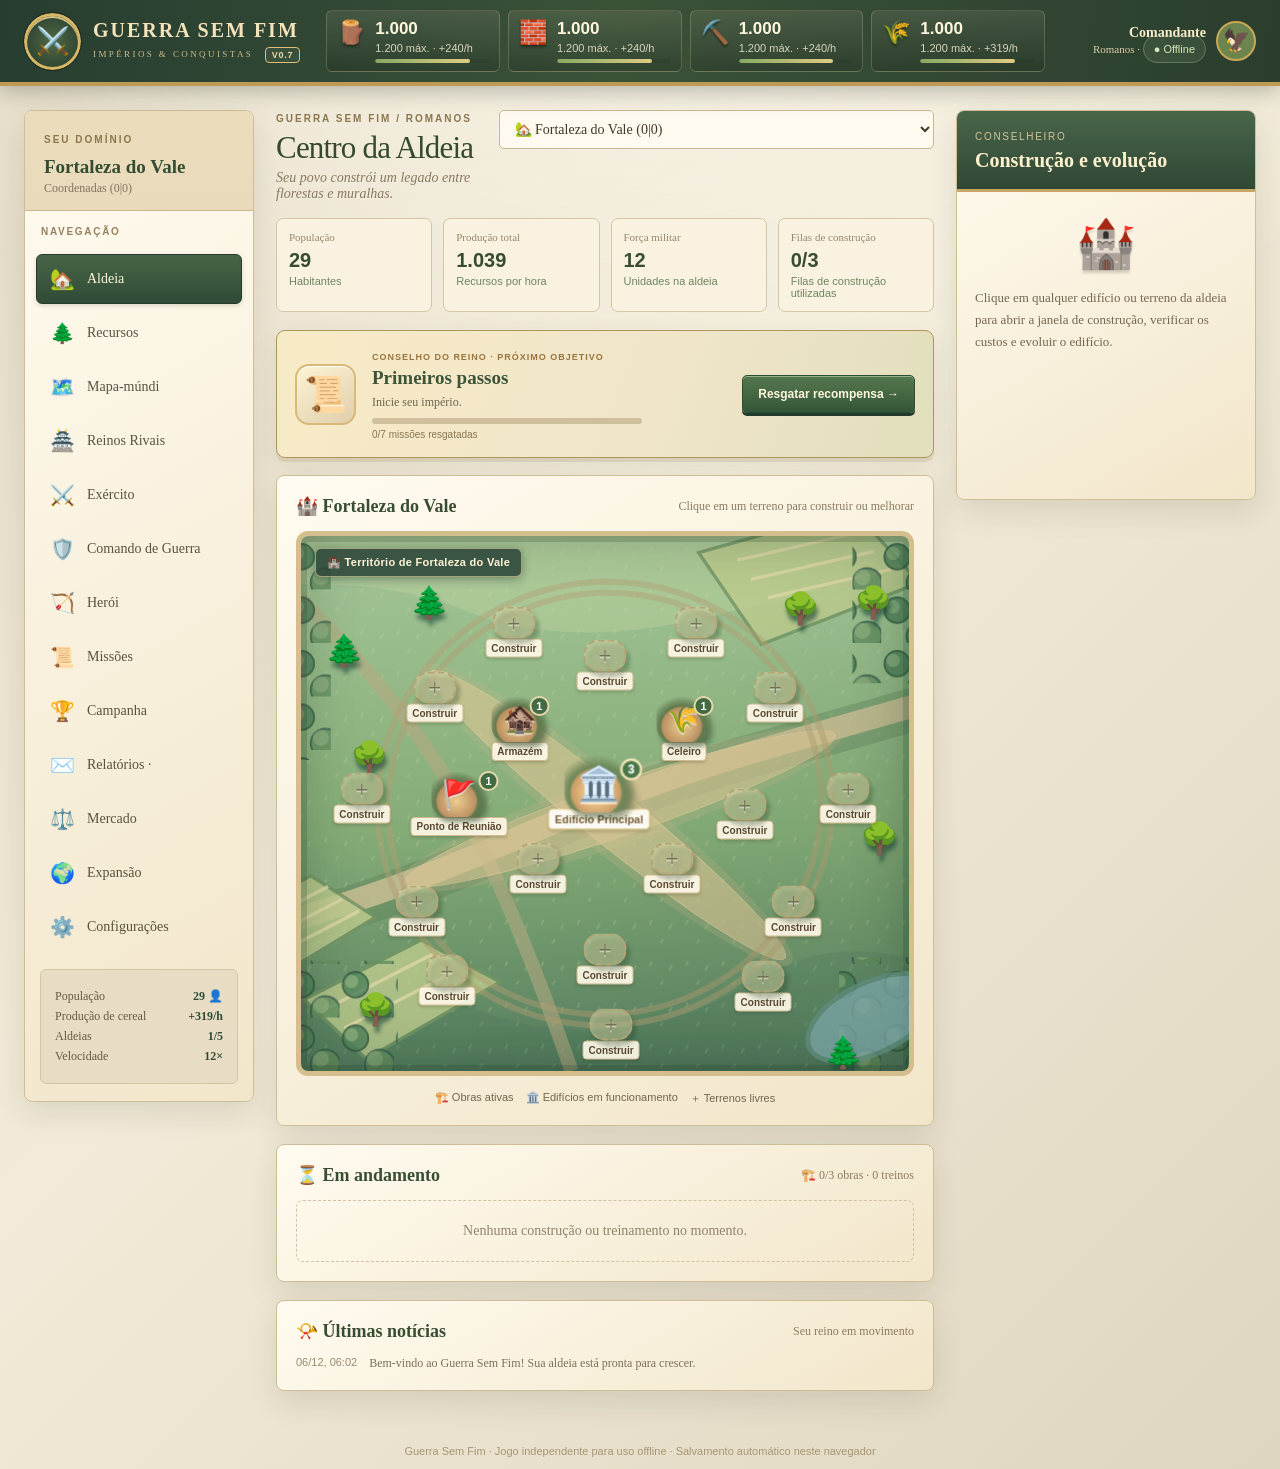
==== commit 447f672b: "feat: Guerra Sem Fim v0.7 - expansao e filas configuraveis" ====
--- a/preview-local.html
+++ b/preview-local.html
@@ -16,6 +16,7 @@
   <script src="js/war.js"></script>
   <script src="js/ai.js"></script>
   <script src="js/campaign.js"></script>
+  <script src="js/expansion.js"></script>
   <script src="js/engine.js"></script>
   <script>if(!window.GSF.load())window.GSF.newGame({player:'Comandante',village:'Fortaleza do Vale',tribe:'romans',speed:12});</script>
   <script src="js/app.js"></script>
--- a/styles.css
+++ b/styles.css
@@ -123,3 +123,14 @@
 .victory-paths{display:grid;grid-template-columns:repeat(2,minmax(0,1fr));gap:13px;margin:14px 0}.victory-paths>div{border:1px solid #e3ddcc;border-radius:10px;padding:15px;background:#f8f5ed}.victory-paths p{font-size:13px;line-height:1.6}.victory-paths span{color:#42644b;font-weight:700}
 .diplomacy-grid{display:grid;grid-template-columns:repeat(auto-fit,minmax(205px,1fr));gap:14px;margin-top:16px}.diplomacy-card{border:1px solid #ddd4bd;border-radius:12px;padding:15px;background:#faf8f1}.diplomacy-card strong{display:block;margin-bottom:9px}.diplomacy-card small{display:block;color:#685e51;margin-top:8px;line-height:1.5}.diplomacy-card .btn-row{display:flex;flex-wrap:wrap;gap:7px;margin:14px 0 0}.reputation-meter{height:9px;border-radius:20px;background:#e5dfd3;overflow:hidden}.reputation-meter span{display:block;height:100%;border-radius:20px;background:linear-gradient(90deg,#9aa355,#4b8962);transition:width .25s}
 @media(max-width:750px){.campaign-hero{display:block;padding:20px}.campaign-stats{margin-top:16px;display:flex;flex-wrap:wrap}.campaign-stats b{white-space:normal}.chapter-card{flex-wrap:wrap;padding:16px;gap:12px}.chapter-card>.btn{margin-left:56px}.victory-paths{grid-template-columns:1fr}}
+
+/* v0.7 — Expansão e capacidade ajustável de construção */
+.expansion-stats{display:grid;grid-template-columns:repeat(3,minmax(0,1fr));gap:12px;margin:18px 0}
+.expansion-stats>div{background:#f5f0e6;border:1px solid #e6dac6;border-radius:12px;padding:14px;display:grid;gap:6px}
+.expansion-stats small,.expansion-stats span{color:#766952;font-size:12px}
+.expansion-stats strong{color:#3a5133;font-size:20px}
+.npc-offers{display:grid;grid-template-columns:repeat(3,minmax(0,1fr));gap:12px;margin:14px 0}
+.npc-offer{border:1px solid #e2d6c1;background:#faf7ef;border-radius:12px;padding:16px;display:flex;flex-direction:column;gap:8px}
+.npc-offer>b{color:#405038}.npc-offer small{color:#84725c}.npc-offer p{margin:8px 0;flex:1;font-size:13px}
+.build-slots-setting select{max-width:100%}.start-helper{font-size:12px;color:#e6cd89}
+@media(max-width:760px){.expansion-stats,.npc-offers{grid-template-columns:1fr}}
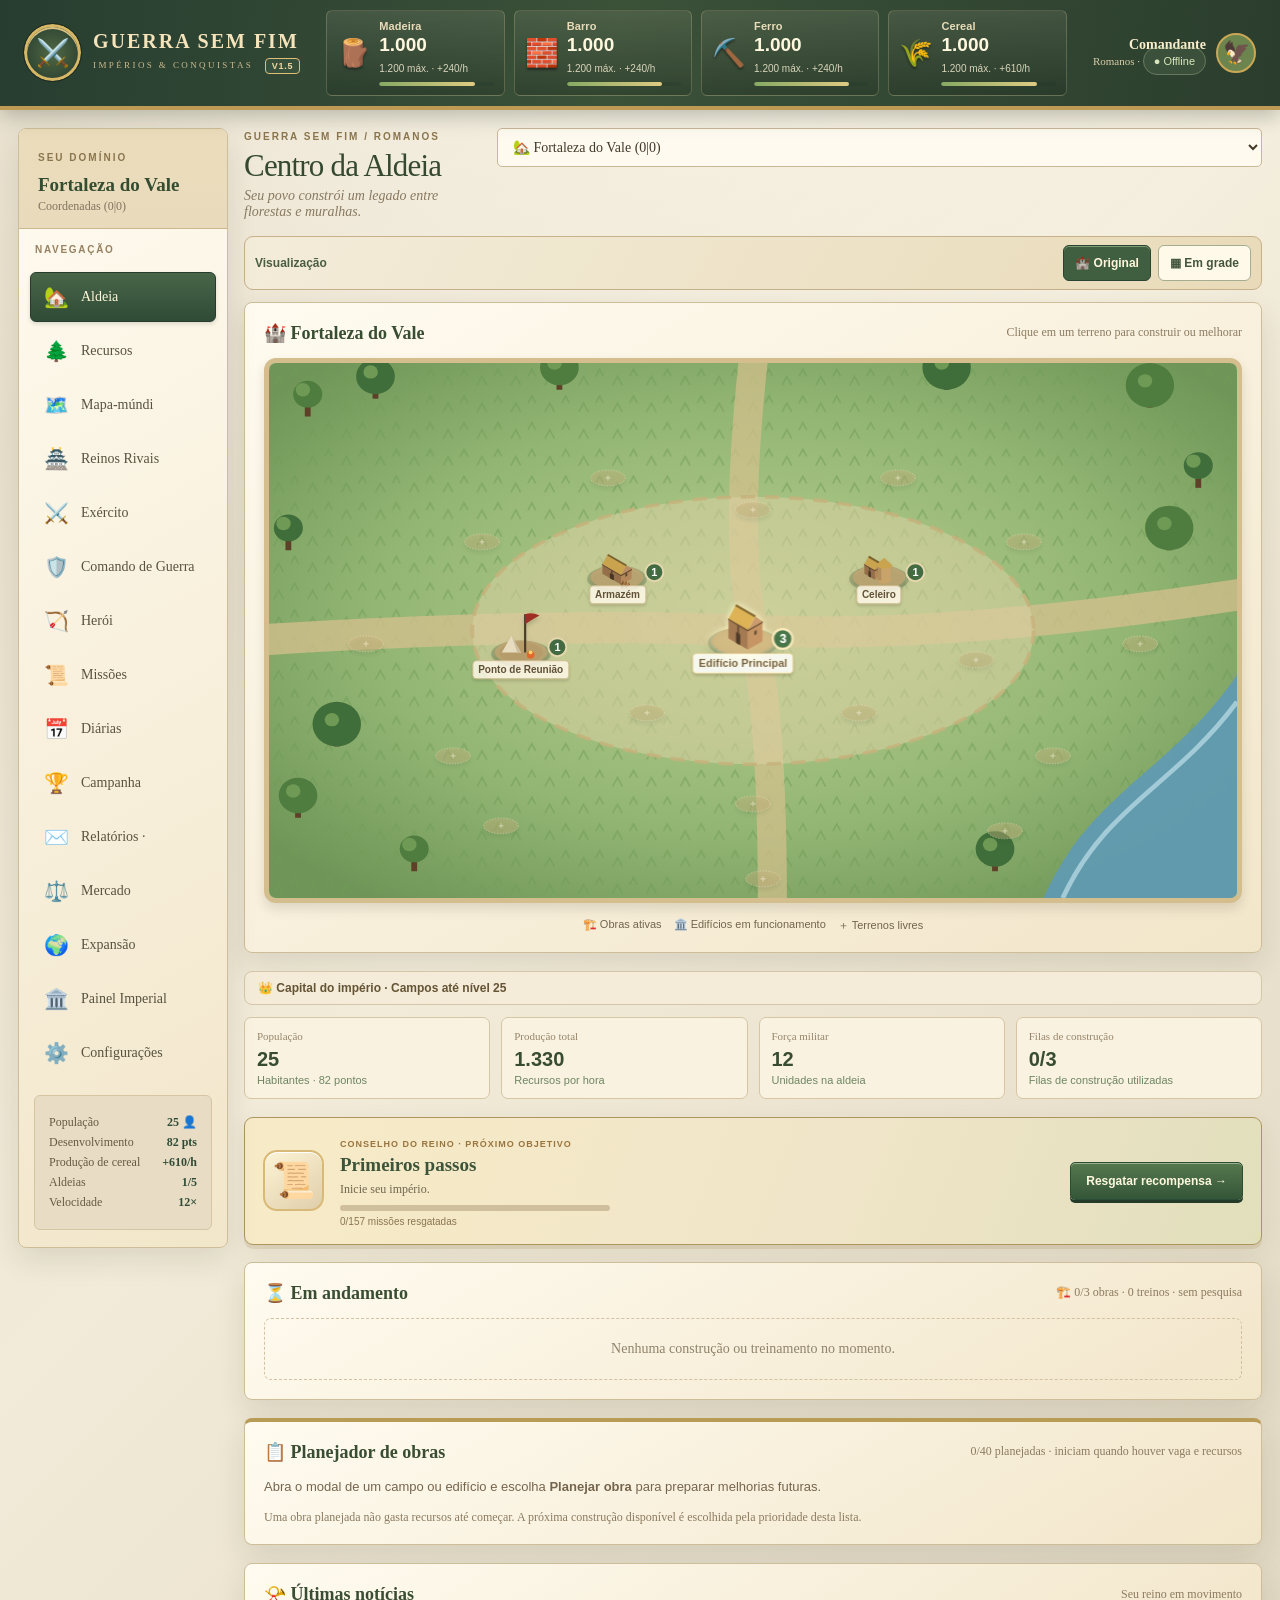
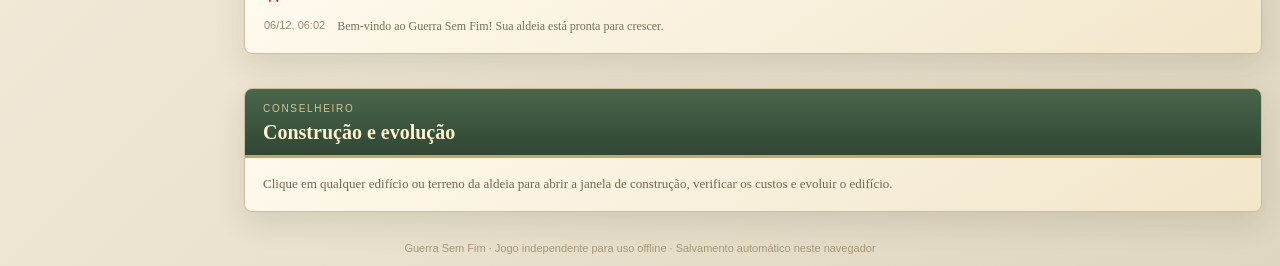
==== commit c08f910c: "v1.5: arte isométrica que evolui por nível, mapa arrastável e cereal inicial positivo - Edifícios e " ====
--- a/preview-local.html
+++ b/preview-local.html
@@ -8,11 +8,15 @@
   <title>Guerra Sem Fim — Impérios & Conquistas</title>
   <link rel="icon" type="image/svg+xml" href="assets/favicon.svg">
   <link rel="stylesheet" href="styles.css">
+  <link rel="stylesheet" href="styles-responsive.css">
+  <link rel="stylesheet" href="styles-fit.css">
+  <link rel="stylesheet" href="styles-art.css">
 </head>
 <body>
   <div id="app"></div>
   <noscript>Ative o JavaScript no navegador para jogar Guerra Sem Fim.</noscript>
   <script src="js/data.js"></script>
+  <script src="js/art.js"></script>
   <script src="js/war.js"></script>
   <script src="js/ai.js"></script>
   <script src="js/campaign.js"></script>
--- a/styles.css
+++ b/styles.css
@@ -134,3 +134,125 @@
 .npc-offer>b{color:#405038}.npc-offer small{color:#84725c}.npc-offer p{margin:8px 0;flex:1;font-size:13px}
 .build-slots-setting select{max-width:100%}.start-helper{font-size:12px;color:#e6cd89}
 @media(max-width:760px){.expansion-stats,.npc-offers{grid-template-columns:1fr}}
+
+/* Ferramentas de governo do império */
+.hero-focus-card{background:linear-gradient(125deg,#f7edcf,#e7d7b5);border:1px solid #c2ad83;border-radius:10px;padding:16px;margin:16px 0;display:grid;gap:9px}
+.hero-focus-card h3{font:700 17px Georgia,serif;color:#40533c;margin:0}
+.hero-focus-card p{font:13px/1.5 Arial,sans-serif;color:#655f4d;margin:0}
+.hero-focus-card select{width:100%;min-height:40px;border:1px solid #b2a184;border-radius:7px;background:#fffaf0;color:#393c2d;padding:7px}
+.hero-focus-summary{display:grid;grid-template-columns:repeat(4,1fr);gap:6px}
+.hero-focus-summary span{border:1px solid #c6b590;border-radius:7px;background:#fff8e3;padding:10px 5px;text-align:center;font:bold 12px Arial,sans-serif;color:#46533d}
+.hero-focus-card small{font:11px/1.5 Arial,sans-serif;color:#71634d}
+.plan-board{border-top:4px solid #b89b55}
+.plan-row{display:flex;align-items:center;gap:10px;min-width:0;border-bottom:1px solid #e0d3b5;padding:11px 0}
+.plan-order{height:28px;min-width:28px;border-radius:50%;display:grid;place-items:center;background:#445b40;color:#fff1c7;font:bold 12px Arial,sans-serif}
+.plan-name{display:flex;flex:1;flex-direction:column;gap:3px;min-width:0}
+.plan-name strong{font:700 13px Arial,sans-serif;color:#354735}
+.plan-name small{font:11px Arial,sans-serif;color:#837155}
+.plan-actions{display:flex;gap:4px}
+.plan-actions .btn{padding:5px 8px;min-width:27px}
+.plan-empty{font:13px/1.5 Arial,sans-serif;color:#76654d}
+.plan-add-btn{margin-top:8px}
+.empire-kpi{display:grid;grid-template-columns:repeat(4,minmax(0,1fr));gap:11px;margin:0 0 17px}
+.empire-kpi>div{background:linear-gradient(145deg,#f9f0d8,#dfcfaa);border:1px solid #cbb995;border-top:4px solid #627e59;border-radius:9px;padding:17px;display:grid;gap:7px;box-shadow:0 5px 16px #403a2620}
+.empire-kpi span{font:12px Arial,sans-serif;color:#756447}
+.empire-kpi strong{font:700 25px Georgia,serif;color:#3a513a}
+.empire-kpi small{font:11px Arial,sans-serif;color:#52764d}
+.forecast-grid{display:grid;grid-template-columns:repeat(3,1fr);gap:10px}
+.forecast-grid>div{background:#f6edda;border:1px solid #e1ceaa;padding:13px;border-radius:8px;display:grid;gap:8px}
+.forecast-grid strong{font:700 15px Georgia,serif;color:#485d43}
+.forecast-grid span{font:12px Arial,sans-serif;color:#73634d}
+.imperial-grid{display:grid;grid-template-columns:repeat(2,minmax(0,1fr));gap:14px}
+.imperial-card{background:linear-gradient(155deg,#fff8e9,#e7dbbe);border:1px solid #c9b58b;border-radius:10px;padding:16px;min-width:0;box-shadow:0 6px 17px #493b231d}
+.imperial-card-head{display:flex;gap:10px;align-items:center}
+.imperial-card-head>div{display:grid;flex:1;min-width:0;gap:4px}
+.imperial-card-head strong{font:700 17px Georgia,serif;color:#3d543b}
+.imperial-card-head small{font:11px Arial,sans-serif;color:#7b6d52}
+.empire-icon{width:40px;height:40px;background:#bfcaad;border-radius:8px;font-size:24px;display:grid;place-items:center}
+.empire-resource-grid{display:grid;grid-template-columns:repeat(2,minmax(0,1fr));gap:10px;margin:15px 0}
+.empire-resource-grid>div{background:#fff9e5;border:1px solid #e3d4b5;border-radius:8px;padding:10px;display:grid;gap:5px;min-width:0}
+.empire-resource-grid span{font:11px Arial,sans-serif;color:#796d52}
+.empire-resource-grid strong{font:700 13px Arial,sans-serif;color:#435441}
+.empire-resource-grid small{font:10px Arial,sans-serif}
+.empire-resource-grid .positive{color:#397a53}.empire-resource-grid .negative{color:#b2534b}
+.imperial-card footer{border-top:1px solid #ddcdae;padding-top:11px;font:11px/1.5 Arial,sans-serif;color:#77674f}
+@media(max-width:1100px){.empire-kpi{grid-template-columns:repeat(2,1fr)}.imperial-grid{grid-template-columns:1fr}}
+@media(max-width:650px){.hero-focus-summary{grid-template-columns:repeat(2,1fr)}.empire-kpi{gap:7px}.empire-kpi>div{padding:10px}.empire-kpi strong{font-size:20px}.forecast-grid{grid-template-columns:1fr}.plan-row{gap:6px}.plan-actions{flex-shrink:0}.imperial-card{padding:11px}.imperial-card-head{flex-wrap:wrap}}
+
+
+.hero-resource-choices{display:grid;grid-template-columns:repeat(2,minmax(0,1fr));gap:8px}
+.hero-choice{display:flex;align-items:center;gap:8px;border:1px solid #c8b58f;background:#fff7e3;border-radius:8px;padding:10px;cursor:pointer;font:700 12px Arial,sans-serif;color:#515d40}
+.hero-choice:has(input:checked){border-color:#6a925b;background:#e0ebd5;box-shadow:inset 0 0 0 1px #799e65}
+.hero-choice input{accent-color:#527d49;width:16px;height:16px}
+.hero-focus-actions{display:flex;justify-content:flex-end;gap:8px;flex-wrap:wrap}
+
+
+/* v0.8.2 — volta à apresentação clássica; preserva marcadores de novos terrenos. */
+.map-tile .tile-mark{position:absolute;top:2px;right:2px;font:700 9px Arial,sans-serif;color:#564525;background:#f4df9a;border:1px solid #bca66d;border-radius:3px;padding:1px 2px;z-index:2}
+.map-tile.oasis-owned{box-shadow:inset 0 0 0 2px #debf6b}
+
+/* v0.8.4 — aldeia, campos e mapa restaurados para o desenho da primeira versão (v0.1). */
+.town-board{height:545px;background:radial-gradient(ellipse at 49% 50%,#d6d8a8 0 30%,#a3c188 30% 53%,#81a879 56%,#98bb84 72%)}
+.field-board{height:520px;background:radial-gradient(ellipse at center,#bbd3a4 0 18%,#8bb07c 42%,#658f65 80%,#49785b)}
+.town-board:after{content:"";position:absolute;inset:8% 12%;border:17px double #b29d72;border-radius:50%;pointer-events:none;opacity:.45;transform:rotate(-13deg)}
+.field-board:after{content:"";position:absolute;left:36%;top:34%;width:27%;height:32%;border:12px solid #d1b88d;border-radius:50%;background:radial-gradient(#c8cba4,#a4ba8d);opacity:.86;box-shadow:0 2px 14px #203d2544}
+.town-slot{position:absolute;transform:translate(-50%,-50%);z-index:3;border:0;background:transparent;display:flex;flex-direction:column;align-items:center;min-width:65px;max-width:85px;padding:3px 0;transition:.16s}
+.town-slot .building-art{font-size:27px;line-height:1;display:grid;place-items:center;width:56px;height:45px;border-radius:15px;background:radial-gradient(ellipse at 50% 70%,#c8a474 0,#aa805c 46%,#6b8c53 48%,transparent 69%);text-shadow:0 2px 1px #fff8;filter:drop-shadow(2px 4px 2px #23351b66)}
+.town-slot.empty .building-art{font-size:23px;color:#756f54;border:2px dashed #b5a476;background:#d3d3a685;width:43px;height:32px}
+.town-slot .slot-name{display:block;white-space:nowrap;font:700 10px Arial,sans-serif;padding:3px 5px;border-radius:4px;background:#fff9e9e8;border:1px solid #cdbb8f;box-shadow:0 2px 3px #282b1830;color:#594831;max-width:104px;text-overflow:ellipsis;overflow:hidden}
+.map-area{padding:15px}
+.map-grid{display:grid;grid-template-columns:repeat(11,minmax(0,1fr));gap:3px;padding:8px;background:#849c77;border:4px solid #bba782;border-radius:8px}
+.map-tile{aspect-ratio:1;border:1px solid #839d72;background:linear-gradient(145deg,#a7c98a,#84b074);padding:1px;display:flex;align-items:center;justify-content:center;position:relative;border-radius:3px;min-width:0}
+.map-tile:nth-child(5n){background:linear-gradient(#b4cb85,#96b87b)}
+.map-tile:hover{outline:2px solid #fff2c8;z-index:1}
+.map-tile .glyph{font-size:clamp(12px,1.85vw,28px);filter:drop-shadow(1px 2px 1px #324f3855)}
+.map-tile .coord{position:absolute;left:3px;bottom:1px;font:8px Arial,sans-serif;color:#425e39;opacity:.65}
+.map-tile.player{background:#d3bf83;border:2px solid #e9dcad}
+.map-tile.enemy{background:linear-gradient(#c6b28e,#a69b6f)}
+.map-tile.oasis{background:linear-gradient(#aad8a4,#6dada1)}
+.map-tile.selected{outline:3px solid #e9bd54;z-index:2}
+.map-tile.center{box-shadow:inset 0 0 0 2px #fdf8d4}
+.field-slot{position:absolute;z-index:3;transform:translate(-50%,-50%);background:#e8dcadba;border:2px solid #a89060;border-radius:9px;padding:6px 6px 5px;min-width:55px;box-shadow:0 3px 0 #4c5c4166;display:grid;justify-items:center;gap:2px;transition:.15s;color:#403921}
+.field-slot:hover,.field-slot.selected{background:#fff1b3;transform:translate(-50%,-54%) scale(1.13);z-index:5}
+
+/* Elimina intervenções posteriores sem alterar o restante do layout responsivo. */
+.scene.town-board,.scene.field-board{isolation:auto;box-shadow:inset 0 0 0 2px #fef8e5,0 6px 12px #352d1d22}
+.scene.town-board:before,.scene.field-board:before{content:"";pointer-events:none;position:absolute;inset:0;background-image:radial-gradient(#d5dfac 1px,transparent 2px),radial-gradient(#547d52 1px,transparent 2px);background-size:34px 41px,53px 47px;background-position:2px 4px,21px 12px;opacity:.48;z-index:auto}
+.town-board .town-road{background:#d2be8f80;border:0}
+.town-slot .building-art{transition:none}
+.town-slot.tier-2 .building-art,.town-slot.tier-3 .building-art{background:radial-gradient(ellipse at 50% 70%,#c8a474 0,#aa805c 46%,#6b8c53 48%,transparent 69%);filter:drop-shadow(2px 4px 2px #23351b66)}
+.town-slot:hover .building-art,.town-slot.selected .building-art{transform:none}
+.field-slot{backdrop-filter:none}
+.field-slot.tier-2,.field-slot.tier-3{border-width:2px;border-color:#a89060;box-shadow:0 3px 0 #4c5c4166}
+.map-tile.rival{background:linear-gradient(145deg,#b89b73,#80584d);border:1px solid #997c5d}
+.map-tile .glyph{animation:none}
+/* Marcadores discretos mantêm a identificação dos novos vales/oásis sem trocar a grade original. */
+.map-tile .tile-mark{position:absolute;right:1px;top:1px;font:700 8px Arial,sans-serif;background:#eed59a;color:#5a4422;border:1px solid #b7975e;border-radius:3px;padding:1px 2px;z-index:2}
+.map-tile.oasis-owned{box-shadow:inset 0 0 0 2px #dfbf67}
+/* Vista original dimensionada ao painel, sem rolagem horizontal forçada. */
+@media(max-width:580px){.scene.town-board{height:395px}.scene.field-board{height:400px}.map-grid{gap:1px;padding:2px}.map-tile .coord{display:none}.map-tile .glyph{font-size:15px}}
+
+/* Missões progressivas: filtros leves e barras para centenas de objetivos sem apertar o layout. */
+.quest-stats{display:grid;grid-template-columns:repeat(3,minmax(0,1fr));gap:10px;margin:14px 0}
+.quest-stats>div{background:#efe4c9;border:1px solid #d3c19b;border-radius:8px;padding:12px;display:grid;gap:4px}
+.quest-stats strong{font:700 23px Georgia,serif;color:#38513b}
+.quest-stats small{font:11px Arial,sans-serif;color:#78674e}
+.quest-toolbar{display:flex;align-items:center;justify-content:space-between;flex-wrap:wrap;gap:12px;margin:16px 0}
+.quest-filters{display:flex;flex-wrap:wrap;gap:6px;min-width:0}
+.quest-filter{border:1px solid #c7b38a;background:#eee1c2;color:#514b37;border-radius:6px;padding:9px 12px;font:700 12px Arial,sans-serif}
+.quest-filter.active{background:#3f6344;color:#fff4d3;border-color:#2f5136}
+.quest-category-label{display:flex;align-items:center;gap:8px;font:700 12px Arial,sans-serif;color:#675a45;min-width:0}
+.quest-category-label select{max-width:180px;background:#fff9ec;border:1px solid #cbb58b;border-radius:6px;padding:8px;color:#59472f}
+.quest-description{color:#796c57;font:12px/1.5 Arial,sans-serif}
+.quest-card{min-width:0;gap:12px}
+.quest-card .info{min-width:0;flex:1}
+.quest-card .info p{margin:4px 0 8px;overflow-wrap:anywhere}
+.quest-card .btn{flex-shrink:0}
+.quest-context{color:#8b7652;font:700 10px Arial,sans-serif;text-transform:uppercase;letter-spacing:.7px;margin-bottom:4px}
+.quest-progress-row{display:flex;align-items:center;gap:9px;margin-bottom:7px}
+.quest-progress-track{height:8px;background:#d9caaa;border:1px solid #bba881;border-radius:99px;overflow:hidden;flex:1}
+.quest-progress-track span{display:block;height:100%;background:linear-gradient(90deg,#658c58,#b1c275);border-radius:99px}
+.quest-progress-row small{min-width:48px;text-align:right;color:#76684b;font:11px Arial,sans-serif}
+.quest-reward{display:block;color:#57704c;font:11px Arial,sans-serif}
+.quest-card.quest-ready{border-left:4px solid #789c5d;background:#f6f2e2}
+@media(max-width:650px){.quest-stats{gap:6px}.quest-stats>div{padding:9px}.quest-stats strong{font-size:20px}.quest-filter{padding:8px 9px}.quest-category-label{width:100%;justify-content:space-between}.quest-category-label select{flex:1;max-width:240px}.quest-card{flex-wrap:wrap}.quest-card .btn{margin-left:auto}}
--- a/styles-responsive.css
+++ b/styles-responsive.css
@@ -0,0 +1,124 @@
+/* Guerra Sem Fim v0.8.3 — layout adaptativo. Preserva o tema clássico.
+   Apenas a apresentação muda: não interfere no motor nem nos salvamentos. */
+
+html,body,#app,.game-shell{max-width:100%;min-width:0}
+#app{overflow-x:clip}
+.game-shell{width:100%}
+.masthead-inner,.app-frame{box-sizing:border-box;max-width:1780px}
+.masthead-inner>*{min-width:0}
+.brand{flex-shrink:0}
+.resource-bar{min-width:0}
+.resource-pill{min-width:0;max-width:none;flex:1 1 0}
+.resource-detail{min-width:0}
+.resource-pill small{white-space:normal;line-height:1.3}
+.account-pill{flex-shrink:0;min-width:0}
+.content,.sidebar,.inspector,.panel,.paper-card,.page-head,.page-head>div,.stats-strip,.stat{min-width:0}
+.panel-title,.page-head{min-width:0}
+.panel-title h3,.page-head h2,.section-note{overflow-wrap:break-word}
+.page-head p,.inspector-body,.panel p{overflow-wrap:anywhere}
+.page-head select{max-width:100%;min-width:0}
+.btn-row,.map-controls{flex-wrap:wrap}
+.btn-row>.btn,.map-controls .btn{white-space:normal}
+input,select,textarea{max-width:100%}
+.card,.setting-card,.faction-card,.npc-offer,.imperial-card,.chapter-card,.artifact-row{min-width:0}
+.settings-grid,.faction-grid,.npc-offers,.imperial-grid,.diplomacy-grid,.expansion-stats,.forecast-grid,.war-summary{min-width:0}
+.plan-row,.troop-row,.research-row{min-width:0}
+.plan-name,.troop-info,.research-row>div{min-width:0}
+.plan-name strong,.plan-name small,.troop-info strong,.troop-info small{overflow-wrap:anywhere}
+.production-highlight,.production-rows>div,.footer-stat{min-width:0}
+.production-highlight>*,.production-rows>div>*{min-width:0;overflow-wrap:anywhere}
+
+/* Em telas médias o conselheiro fica embaixo do conteúdo, não apertando o jogo. */
+@media(max-width:1599px){
+  .app-frame{grid-template-columns:210px minmax(0,1fr);gap:16px;padding:18px}
+  .sidebar{grid-column:1;grid-row:1 / span 2}
+  .content{grid-column:2;grid-row:1}
+  .inspector{grid-column:2;grid-row:2;position:static;min-height:0}
+  .inspector .inspector-body{padding:15px 18px}
+  .inspector .big-icon{display:none}
+  .inspector .inspector-head{padding:11px 18px}
+  .inspector .inspector-body p{margin:4px 0}
+}
+@media(min-width:1600px){
+  .app-frame{grid-template-columns:215px minmax(0,1fr) 285px;gap:18px;padding:20px}
+}
+
+/* A barra de recursos ganha sua própria linha quando não há espaço suficiente. */
+@media(max-width:1279px){
+  .masthead-inner{flex-wrap:wrap;column-gap:16px;row-gap:8px;padding:10px 18px}
+  .brand{min-width:0;flex:1 1 auto}
+  .account-pill{flex:0 0 auto}
+  .resource-bar{order:3;flex:1 1 100%;width:100%;gap:8px}
+  .resource-pill{max-width:none;justify-content:center;min-height:54px}
+  .resource-pill small{white-space:nowrap}
+}
+
+/* Celular e tablets estreitos: conteúdo com largura inteira e menu deslizável. */
+@media(max-width:959px){
+  .app-frame{display:flex;flex-direction:column;gap:12px;padding:12px}
+  .sidebar{position:static;width:100%;max-width:100%;display:block}
+  .side-heading,.side-sub,.sidebar-footer{display:none}
+  .nav-list{display:flex;flex-direction:row;gap:4px;padding:8px;overflow-x:auto;overflow-y:hidden;scrollbar-width:thin;overscroll-behavior-x:contain;scroll-snap-type:x proximity}
+  .nav-item{flex:0 0 auto;width:auto;min-height:41px;padding:9px 12px;scroll-snap-align:start;white-space:nowrap}
+  .content,.inspector{width:100%;flex:0 0 auto;min-width:0}
+  .inspector{margin-top:0}
+  .page-head{gap:10px}
+  .stats-strip{grid-template-columns:repeat(2,minmax(0,1fr))}
+  .settings-grid{grid-template-columns:repeat(2,minmax(0,1fr))}
+}
+
+@media(max-width:719px){
+  .masthead-inner{padding:9px 12px;gap:8px}
+  .resource-bar{gap:5px}
+  .resource-pill{padding:8px 6px;gap:5px;min-width:0}
+  .resource-pill .ico{font-size:20px}
+  .resource-pill strong{font-size:14px}
+  .resource-pill small{font-size:10px;white-space:normal}
+  .page-head{flex-wrap:wrap;align-items:start}
+  .page-head>div:first-child{flex:1 1 100%}
+  .page-head>.pill,.page-head>select{max-width:100%}
+  .page-head h2{font-size:clamp(22px,5vw,28px)}
+  .panel-title{align-items:flex-start;flex-wrap:wrap;gap:5px}
+  .panel-title .section-note{flex:1 1 100%;text-align:left}
+  .setting-card,.panel{max-width:100%}
+  .settings-grid,.faction-grid,.npc-offers,.expansion-stats,.diplomacy-grid,.imperial-grid{grid-template-columns:1fr}
+  .chapter-card,.artifact-row{flex-wrap:wrap}
+  .chapter-card>*{min-width:0}
+  .forecast-grid{grid-template-columns:1fr}
+  .hero-resource-choices{grid-template-columns:repeat(2,minmax(0,1fr))}
+  .modal-inspector .build-cost{grid-template-columns:repeat(2,minmax(0,1fr))}
+  .production-highlight{flex-wrap:wrap;gap:8px}
+  .resource-tabs{flex-wrap:wrap}
+  .resource-tabs>*{flex:1 1 42%}
+  .troop-row{grid-template-columns:minmax(0,1fr) minmax(65px,85px);gap:8px}
+  .troop-row .troop-data{display:none}
+  .troop-row>.btn{min-width:0;padding:9px 6px}
+  .plan-actions{flex-wrap:wrap;justify-content:flex-end}
+  .map-controls .btn-row{justify-content:flex-start}
+  .btn-row>.btn{max-width:100%}
+}
+
+/* v0.8.4: aldeia, campos e mapa regressaram à apresentação fluida original.
+   Menu, modais, formulários e recursos continuam adaptativos. */
+@media(max-width:419px){
+  .masthead .brand h1{font-size:14px;letter-spacing:1px}
+  .masthead .brand small{letter-spacing:1px}
+  .brand-seal{width:40px;height:40px}
+  .account-pill strong{font-size:11px}
+  .account-pill small{font-size:9px}
+  .resource-pill .ico{font-size:17px}
+  .resource-pill strong{font-size:12px}
+  .resource-pill small{font-size:9px}
+  .app-frame{padding:8px}
+  .panel{padding:12px}
+  .stats-strip{gap:7px}
+  .stat{padding:9px}
+  .hero-focus-summary{grid-template-columns:repeat(2,minmax(0,1fr))}
+}
+
+/* Evita que o cabeçalho force o perfil para uma linha desconexa no celular. */
+@media(max-width:419px){
+  .account-pill>div:first-child{display:none}
+  .account-pill{margin-left:auto;justify-content:flex-end}
+  .account-pill .avatar{width:38px;height:38px;font-size:19px}
+}
--- a/styles-fit.css
+++ b/styles-fit.css
@@ -0,0 +1,268 @@
+/* v0.8.5 — layout pensado para caber no espaço, sem arrastar na horizontal.
+   Padrão inspirado em interfaces responsivas de jogos, sem copiar outro projeto. */
+html,body,#app,.game-shell{width:100%;min-width:0;overflow-x:clip}
+.content,.panel,.scene,.map-area{min-width:0;max-width:100%}
+
+/* Recursos em cartões — quatro colunas em monitores e duas em celulares. */
+.masthead .resource-bar{display:grid;grid-template-columns:repeat(4,minmax(0,1fr));gap:9px;min-width:0;width:100%}
+.masthead .resource-pill{display:grid;grid-template-columns:auto minmax(0,1fr);align-items:center;gap:8px;max-width:none;min-width:0;width:100%;padding:9px 10px;overflow:hidden}
+.masthead .resource-pill .ico{font-size:clamp(20px,2.4vw,27px)}
+.masthead .resource-detail{display:grid;min-width:0;gap:2px}
+.masthead .resource-label{font:700 11px Arial,sans-serif;color:#e9dcb9;letter-spacing:.1px}
+.masthead .resource-pill strong{font-size:clamp(14px,1.5vw,19px);line-height:1.2;white-space:normal;overflow-wrap:anywhere}
+.masthead .resource-pill small{font-size:10px;white-space:normal;line-height:1.3;overflow-wrap:anywhere}
+.masthead .resource-meter{width:100%}
+
+
+/* Modo de cartões: somente quando ativado nas Configurações. */
+/* A antiga paisagem absoluta era a causa das sobreposições dos edifícios.
+   Agora cada espaço tem a própria área clicável dentro de uma grade fluida. */
+.view-compact .scene.town-board, .view-compact .scene.field-board{
+  width:100%;height:auto;min-height:0;display:grid;
+  grid-template-columns:repeat(5,minmax(0,1fr));
+  gap:12px;align-items:stretch;justify-items:stretch;
+  padding:18px;
+  background:linear-gradient(155deg,#dce7b9 0%,#afc999 40%,#86ac80 100%);
+  border:3px solid #c2ab7f;border-radius:13px;
+  isolation:isolate;
+}
+.view-compact .scene.town-board:before, .view-compact .scene.field-board:before{opacity:.13}
+.view-compact .scene.town-board:after, .view-compact .scene.field-board:after{display:none}
+.view-compact .scene .board-intro{grid-column:1/-1;z-index:2;position:relative;display:flex;gap:4px 16px;flex-wrap:wrap;align-items:baseline;padding:4px 6px 12px;border-bottom:1px solid #71976750}
+.view-compact .scene .board-intro strong{font:700 16px Georgia,serif;color:#345135}
+.view-compact .scene .board-intro small{font:12px Arial,sans-serif;color:#4d6044}
+.view-compact .scene.town-board .town-road, .view-compact .scene.town-board .town-water, .view-compact .scene .town-tree, .view-compact .scene.field-board .field-hamlet{display:none}
+.view-compact .scene .town-slot, .view-compact .scene .field-slot{
+  position:relative!important;left:auto!important;top:auto!important;
+  transform:none!important;margin:0;
+  display:flex;flex-direction:column;align-items:center;justify-content:center;
+  width:100%;max-width:none;min-width:0;min-height:110px;
+  padding:12px 7px;gap:7px;
+  border:1px solid #b2a177;border-radius:11px;
+  background:linear-gradient(160deg,#fff8e5eF,#eadcbaeb);
+  color:#3c3d29;box-shadow:0 3px 8px #344a2729;
+  transition:transform .14s,border-color .14s,box-shadow .14s;
+}
+.view-compact .scene .town-slot:hover, .view-compact .scene .town-slot.selected, .view-compact .scene .field-slot:hover, .view-compact .scene .field-slot.selected{
+  transform:translateY(-2px)!important;outline:2px solid #c2a661;outline-offset:0;
+  background:linear-gradient(150deg,#fffce9,#ede4c4);box-shadow:0 5px 11px #2a4a3345;
+}
+.view-compact .scene .town-slot:focus-visible, .view-compact .scene .field-slot:focus-visible{outline:3px solid #5d743f!important;outline-offset:2px}
+.view-compact .scene .town-slot .building-art{font-size:clamp(27px,3vw,36px);width:58px;height:49px;line-height:1;background:transparent;filter:drop-shadow(0 2px 1px #344b322a)}
+.view-compact .scene .town-slot.empty .building-art{width:52px;height:46px;border:2px dashed #a79b78;border-radius:8px;background:#f5e8c7;font-size:24px}
+.view-compact .scene .town-slot .slot-name{
+  display:block;max-width:100%;width:100%;text-align:center;
+  font:700 12px/1.3 Arial,sans-serif;white-space:normal;overflow-wrap:anywhere;
+  color:#41513b;text-shadow:none;background:transparent;box-shadow:none;
+}
+.view-compact .scene .town-slot .slot-level{position:absolute;top:5px;right:5px;left:auto;transform:none;min-width:25px;height:23px;display:grid;place-items:center;border-radius:10px;background:#486345;color:white;font:700 12px Arial,sans-serif}
+.view-compact .scene .field-slot{border-width:1px;min-height:110px;gap:5px}
+.view-compact .scene .field-slot .icon{font-size:31px;line-height:1.2}
+.view-compact .scene .field-slot .field-name{font:700 12px/1.2 Arial,sans-serif;text-align:center;color:#394b35;overflow-wrap:anywhere}
+.view-compact .scene .field-slot small{font-size:11px}
+.view-compact .scene .field-slot.queued:after{content:"⏳";position:absolute;right:6px;top:6px;font-size:15px}
+
+/* Mapa adaptativo: 5x5 / 7x7 / 9x9 / 11x11 conforme a largura. */
+.view-compact .map-area{overflow:visible;padding:14px}
+.view-compact .map-view-hint{margin:4px 0 9px;font:12px/1.4 Arial,sans-serif;color:#63724e}
+.view-compact .map-area .map-grid{
+  display:grid;grid-template-columns:repeat(var(--map-columns,9),minmax(0,1fr));
+  gap:clamp(2px,.5vw,5px);padding:clamp(4px,.9vw,11px);
+  width:100%;max-width:100%;overflow:hidden;min-width:0;
+  background:linear-gradient(145deg,#9bad86,#799c78);
+}
+.view-compact .map-area .map-tile{width:100%;min-width:0;aspect-ratio:1;min-height:0;touch-action:manipulation}
+.view-compact .map-area .map-tile .glyph{font-size:clamp(18px,2.5vw,30px);line-height:1.1}
+.view-compact .map-area .map-tile .coord{font:9px Arial,sans-serif;bottom:2px;left:2px;opacity:.85}
+.view-compact .map-area .map-controls{display:grid;grid-template-columns:minmax(0,1fr);gap:9px}
+.view-compact .map-area .map-controls>.btn-row{width:100%;display:grid;grid-template-columns:repeat(5,minmax(0,1fr));gap:6px}
+.view-compact .map-area .map-controls .btn{min-width:0;width:100%;font-size:clamp(10px,1.05vw,12px);padding:9px 3px;line-height:1.25}
+.view-compact .map-area .legend{display:flex;flex-wrap:wrap;gap:10px 14px}
+
+@media (max-width:1450px){
+ .view-compact .scene.town-board, .view-compact .scene.field-board{grid-template-columns:repeat(4,minmax(0,1fr))}
+}
+@media (max-width:1000px){
+ .view-compact .scene.town-board, .view-compact .scene.field-board{grid-template-columns:repeat(4,minmax(0,1fr));gap:9px;padding:12px}
+}
+@media (max-width:900px){
+ .masthead .resource-bar{flex:unset;display:grid;grid-template-columns:repeat(4,minmax(0,1fr));gap:7px}
+ .view-compact .scene.town-board, .view-compact .scene.field-board{grid-template-columns:repeat(3,minmax(0,1fr))}
+ .view-compact .scene .town-slot, .view-compact .scene .field-slot{min-height:100px}
+ .sidebar .nav-list{display:grid;grid-template-columns:repeat(4,minmax(0,1fr));gap:5px;overflow:visible;scroll-snap-type:none}
+ .sidebar .nav-item{min-width:0;width:100%;padding:9px 5px;text-align:center;justify-content:center;flex-direction:column;gap:4px;min-height:54px;white-space:normal;font:11px/1.2 Arial,sans-serif}
+ .sidebar .nav-ico{font-size:17px;width:auto}
+}
+@media (max-width:650px){
+ .masthead .resource-bar{grid-template-columns:repeat(2,minmax(0,1fr));gap:6px}
+ .masthead .resource-pill{min-height:66px;padding:8px 10px;gap:9px;justify-content:start}
+ .masthead .resource-pill strong{font-size:16px}
+ .masthead .resource-label{font-size:10px}
+ .masthead .resource-pill small{font-size:10px}
+ .view-compact .scene.town-board, .view-compact .scene.field-board{grid-template-columns:repeat(2,minmax(0,1fr));gap:9px;padding:10px}
+ .view-compact .scene .town-slot, .view-compact .scene .field-slot{min-height:100px;padding:10px 5px}
+ .view-compact .scene .town-slot .slot-name{font-size:11px}
+ .view-compact .scene .field-slot .field-name{font-size:11px}
+ .view-compact .map-area .map-controls>.btn-row{grid-template-columns:repeat(3,minmax(0,1fr));gap:6px}
+ .view-compact .map-area .map-controls .btn{font-size:11px;padding:10px 5px}
+ .view-compact .map-area .map-tile .glyph{font-size:clamp(20px,5vw,28px)}
+ .view-compact .map-area .map-tile .coord{font-size:8px}
+ .sidebar .nav-list{grid-template-columns:repeat(3,minmax(0,1fr));gap:4px;padding:7px}
+ .sidebar .nav-item{min-height:49px;padding:7px 4px}
+ .sidebar .nav-ico{font-size:16px}
+}
+@media (max-width:375px){
+ .view-compact .map-area{padding:8px}
+ .view-compact .map-area .map-grid{gap:2px;padding:4px}
+ .view-compact .map-area .map-tile .glyph{font-size:19px}
+ .view-compact .map-area .map-tile .coord{font-size:7px;left:1px}
+ .view-compact .scene .town-slot, .view-compact .scene .field-slot{min-height:96px}
+ .view-compact .scene .town-slot .building-art{font-size:27px}
+ .masthead .resource-pill{gap:5px;padding:6px}
+ .masthead .resource-pill .ico{font-size:20px}
+}
+@media (prefers-reduced-motion:reduce){.view-compact .scene .town-slot, .view-compact .scene .field-slot{transition:none}}
+
+
+/* Acesso rápido: menus secundários recolhidos até que o jogador os peça. */
+.nav-more-toggle{display:none}
+@media(max-width:900px){
+ .sidebar .nav-list{grid-template-columns:repeat(4,minmax(0,1fr))}
+ .sidebar:not(.nav-expanded) .nav-list>.nav-item:not([data-nav="village"]):not([data-nav="fields"]):not([data-nav="map"]){display:none}
+ .sidebar .nav-more-toggle{display:flex;flex-direction:column;gap:4px;align-items:center;justify-content:center;min-height:54px;min-width:0;padding:7px 4px;border:1px solid transparent;background:#eadbbd;color:#4c5c40;border-radius:6px;font:700 11px/1.2 Arial,sans-serif}
+ .sidebar .nav-more-toggle .nav-ico{font-size:17px}
+ .sidebar .nav-more-toggle[aria-expanded="true"]{background:#d5e0ca;border-color:#899b78}
+ .sidebar .nav-item{min-height:54px}
+}
+
+/* Modo original: mantém os pontos no cenário da primeira versão. */
+.view-original .scene .board-intro,.view-original .scene .field-name{display:none}
+.view-original .scene.town-board,.view-original .scene.field-board{width:100%;max-width:100%;min-width:0;overflow:hidden}
+.view-original .map-area{min-width:0;max-width:100%;overflow:hidden}
+.view-original .map-grid{grid-template-columns:repeat(var(--map-columns,11),minmax(0,1fr));width:100%;min-width:0;max-width:100%}
+.view-original .map-tile{min-width:0;width:100%;min-height:0}
+.view-original .map-controls{flex-wrap:wrap}
+.view-original .map-controls .btn-row{max-width:100%;flex-wrap:wrap}
+.view-original .view-switcher,.view-compact .view-switcher{max-width:100%}
+.view-switcher{display:flex;align-items:center;justify-content:flex-end;gap:7px;flex-wrap:wrap;margin:0 0 12px;padding:8px 10px;background:linear-gradient(120deg,#f3ecd9,#e9dbb9);border:1px solid #c7b18a;border-radius:9px;font:12px/1.2 Arial,sans-serif;color:#4b5d41}
+.view-switcher>span{margin-right:auto;font-weight:700}
+.view-choice{border:1px solid #a4ad90;background:#fff9ea;color:#43553d;border-radius:6px;padding:8px 11px;font:700 12px Arial,sans-serif;min-height:36px}
+.view-choice:hover{border-color:#547448}
+.view-choice.is-active{background:#3f5f40;border-color:#2a4332;color:#fff7dc;box-shadow:inset 0 1px #7f9d72}
+@media(max-width:900px){
+ .view-original .town-board{height:clamp(385px,71vw,515px)}
+ .view-original .field-board{height:clamp(375px,68vw,500px)}
+}
+@media(max-width:650px){
+ .view-original .town-slot{min-width:32px;max-width:46px;padding:2px}
+ .view-original .town-slot .building-art{width:31px;height:30px;font-size:21px;border-radius:7px}
+ .view-original .town-slot.empty .building-art{width:28px;height:26px;font-size:17px}
+ .view-original .town-slot .slot-name{display:none}
+ .view-original .slot-level{font-size:8px;min-width:14px;height:14px;top:0;right:0;border-width:1px}
+ .view-original .field-slot{min-width:25px;padding:2px;border-radius:5px}
+ .view-original .field-slot .icon{font-size:18px}
+ .view-original .field-slot small{font-size:8px}
+ .view-original .field-hamlet{font-size:36px}
+ .view-original .town-tree{font-size:19px}
+ .view-original .map-tile .glyph{font-size:clamp(14px,5.5vw,25px)}
+ .view-original .map-grid{gap:2px;padding:4px}
+ .view-original .map-tile .coord{display:none}
+ .view-switcher{justify-content:stretch}
+ .view-switcher>span{flex:1 1 100%}
+ .view-choice{flex:1 1 40%}
+}
+@media(max-width:390px){
+ .view-original .town-slot .building-art{width:28px;height:26px;font-size:19px}
+ .view-original .field-slot .icon{font-size:17px}
+}
+
+/* v0.9 — Academia, sem modificar as disposições Original/Em grade. */
+.academy-panel{border-top:4px solid #8d7550}
+.academy-progress{padding:13px 15px;background:#f1e7cd;border:1px solid #cbb88d;border-radius:8px;margin:12px 0;display:grid;gap:8px}
+.academy-list{display:grid;gap:8px;margin:12px 0}
+.academy-item{display:grid;grid-template-columns:minmax(120px,1.1fr) minmax(0,1.2fr) minmax(118px,auto);gap:12px;align-items:center;padding:12px;border-radius:8px;background:#f8f2e5;border:1px solid #dbcfb5}
+.academy-unit{display:grid;gap:4px;min-width:0}
+.academy-unit strong{font:700 13px Georgia,serif;color:#40503a}
+.academy-unit small{font:11px Arial,sans-serif;color:#817054;line-height:1.35}
+.academy-meta{display:flex;gap:5px 9px;flex-wrap:wrap;color:#665742;font:11px Arial,sans-serif}
+.academy-item>.btn{white-space:normal;min-width:0}
+@media(max-width:640px){.academy-item{grid-template-columns:minmax(0,1fr) minmax(105px,auto);gap:8px;padding:10px}.academy-meta{grid-column:1/-1;grid-row:2}.academy-item>.btn{grid-column:2;grid-row:1}.academy-unit strong{font-size:12px}}
+
+/* v1.0 — capital e conquista, sem trocar o tema clássico */
+.realm-status{margin:0 0 12px;padding:9px 13px;border:1px solid #d4c7a8;border-radius:8px;background:#f4ecd8;color:#645435;font:700 12px Arial,sans-serif}
+.realm-panel{border-top:3px solid #b49555}
+.realm-stats{display:grid;grid-template-columns:repeat(3,minmax(0,1fr));gap:10px;margin:14px 0}
+.realm-stats>div{display:grid;gap:5px;min-width:0;background:#f9f1df;border:1px solid #deceb0;border-radius:7px;padding:12px}
+.realm-stats small{font-size:11px;color:#86745b}
+.realm-stats strong{font-size:16px;color:#40563b;overflow-wrap:anywhere}
+.realm-stats span{font-size:11px;color:#73614c}
+.conquer-button{background:linear-gradient(#ad8d52,#78623f);border-color:#655034}
+@media(max-width:700px){.realm-stats{grid-template-columns:1fr}.realm-panel .btn-row>*{max-width:100%;white-space:normal}}
+
+/* v1.0.1 — quantidade máxima por tipo de tropa, sem estreitar o recrutamento. */
+.troop-quantity{display:flex;gap:5px;align-items:stretch;min-width:0}
+.troop-quantity input{flex:1 1 auto;min-width:0;width:100%}
+.troop-quantity .troop-max{flex:0 0 auto;min-width:48px;padding:7px 9px;white-space:nowrap}
+.troop-cost-note{margin:-6px 0 10px 60px;overflow-wrap:anywhere;line-height:1.5}
+@media(min-width:921px){.troop-row{grid-template-columns:minmax(0,1.8fr) 76px minmax(140px,1fr) 105px;gap:9px}}
+@media(max-width:580px){.troop-row{grid-template-columns:minmax(0,1fr) minmax(150px,1.15fr)!important;gap:8px}.troop-row>.btn{min-width:0}.troop-cost-note{margin:0 0 12px 0}.troop-quantity .troop-max{min-width:45px;padding:7px}}
+
+/* v1.1 — comércio em painéis estáveis: controles não perdem valores em ações. */
+.market-panel .form-grid{margin-bottom:12px}
+.market-presets{display:flex;flex-wrap:wrap;gap:7px;margin:10px 0 14px}
+.market-presets .btn{min-width:63px;flex:0 0 auto}
+.market-preview{padding:11px 13px;background:#eef0dd;border:1px solid #c9d3b4;color:#315334;border-radius:9px;font:13px/1.45 Arial,sans-serif;overflow-wrap:anywhere}
+.market-preview.trade-preview-invalid{color:#8c4a39;border-color:#e0b6a1;background:#f8ece4}
+.merchant-cargo{display:grid;grid-template-columns:repeat(4,minmax(0,1fr));gap:11px;margin:13px 0}
+.merchant-cargo .form-field{min-width:0}
+.merchant-cargo .form-input{width:100%;min-width:0;box-sizing:border-box}
+.route-list{display:grid;gap:10px;margin-top:15px}
+.route-item{display:flex;align-items:center;justify-content:space-between;gap:12px;background:#f8f3e5;padding:12px;border:1px solid #d7c6a5;border-radius:9px}
+.route-item>div:first-child{min-width:0;flex:1}
+.route-item strong,.route-item small{display:block;overflow-wrap:anywhere}
+.route-item small{font:11px/1.6 Arial,sans-serif;color:#786b55}
+.route-item .btn-row{flex:0 0 auto;margin:0}
+.legacy-caravan{margin-top:18px;border-top:1px solid #d5c4a4;padding-top:12px}
+.legacy-caravan summary{cursor:pointer;color:#566a48;font-weight:700}
+.legacy-caravan .form-grid{margin-top:10px}
+@media(max-width:780px){.merchant-cargo{grid-template-columns:repeat(2,minmax(0,1fr))}.route-item{flex-wrap:wrap}.route-item .btn-row{width:100%}}
+@media(max-width:480px){.market-presets .btn{min-width:0;flex:1 1 27%;padding:8px 4px;font-size:11px}.route-item .btn-row{display:grid;grid-template-columns:repeat(2,minmax(0,1fr))}.merchant-cargo{gap:8px}}
+
+/* v1.2 — inventário e aventuras responsivos */
+.hero-slot-grid{display:grid;grid-template-columns:repeat(2,minmax(0,1fr));gap:10px;margin:12px 0 20px}
+.hero-slot{min-width:0;display:flex;flex-direction:column;gap:6px;padding:12px;border-radius:9px;border:1px solid #cfbf9f;background:#fff9e9;color:#4f473a}
+.hero-slot>span{overflow-wrap:anywhere}.hero-slot small{color:#6d6457}.hero-slot .btn{align-self:start}
+.hero-adventure-panel{border:1px solid #d0c09e;padding:13px;border-radius:10px;margin:12px 0;background:#f8f0dc}
+.hero-adventure-panel h3{margin:0 0 5px}.hero-adventure-panel p{font-size:.88rem;margin:5px 0 10px}
+.hero-adventure-actions{display:flex;flex-wrap:wrap;gap:10px;align-items:end}
+.hero-adventure-actions .form-field{flex:1 1 180px;min-width:0;margin:0}
+.hero-adventure-actions .btn{flex:0 1 auto}
+@media(max-width:450px){.hero-slot-grid{grid-template-columns:minmax(0,1fr)}.hero-adventure-actions .btn{width:100%}}
+
+/* v1.3 — comandos de defesa e recuperação militar. */
+.defense-options{display:flex;flex-wrap:wrap;gap:8px;align-items:stretch}
+.defense-options .btn{flex:1 1 165px;white-space:normal;min-width:0}
+.hospital-panel .troop-row{grid-template-columns:minmax(0,1.4fr) minmax(95px,.8fr) minmax(90px,.6fr);gap:8px;align-items:end}
+.hospital-panel .troop-info{min-width:0;overflow-wrap:anywhere}
+.hospital-panel .form-field{margin:0;min-width:0}
+.hospital-panel input{min-width:0;width:100%}
+@media(max-width:520px){.hospital-panel .troop-row{grid-template-columns:minmax(0,1fr) minmax(100px,1fr)}.hospital-panel .troop-row .btn{grid-column:1/-1}}
+
+/* v1.4 - tarefas diárias, eventos e indicadores em layouts fluidos */
+.daily-summary,.daily-event{min-width:0}
+.daily-rewards{display:grid;grid-template-columns:repeat(4,minmax(0,1fr));gap:10px}
+.daily-reward{display:flex;min-width:0;flex-direction:column;align-items:start;gap:8px;border:1px solid #c9b994;border-radius:9px;padding:13px;background:#faf5e9}
+.daily-reward strong{font-size:14px}.daily-reward small{flex:1;overflow-wrap:anywhere}.daily-reward .btn{max-width:100%}
+.daily-tasks{display:grid;grid-template-columns:repeat(2,minmax(0,1fr));gap:8px}
+.daily-task{display:flex;align-items:center;gap:10px;min-width:0;padding:11px;border:1px solid #d7cbb3;border-radius:7px;background:#fcf9f1}
+.daily-task.done{border-color:#9ab486;background:#eff4e7}.daily-task>div{min-width:0;flex:1}.daily-task strong{display:block;overflow-wrap:anywhere;font-size:13px}.daily-task small{color:#776950}
+.daily-points{white-space:nowrap;color:#6d7543;font-size:12px;font-weight:700}
+@media(max-width:900px){.daily-rewards{grid-template-columns:repeat(2,minmax(0,1fr))}}
+@media(max-width:580px){.daily-tasks{grid-template-columns:minmax(0,1fr)}.daily-rewards{gap:7px}.daily-reward{padding:10px}}
+
+/* v1.4.1: Demolição e balanço de cereal detalhado */
+.demolition-panel{margin-top:13px;padding:12px;border:1px solid #d7bba0;background:#fff6eb;border-radius:9px;display:grid;gap:8px}
+.demolition-panel h4{margin:0;font-size:14px}.demolition-panel p{margin:0;font-size:12px;line-height:1.5}
+.demolition-panel button{justify-self:start;max-width:100%;white-space:normal}
+.demolition-panel small{color:#876855}
+.crop-balance-strip{border:1px solid #ccdbb6;background:#f4f8e8;color:#536344;border-radius:8px;padding:10px 13px;font-size:12px;line-height:1.7;overflow-wrap:anywhere}
--- a/styles-art.css
+++ b/styles-art.css
@@ -0,0 +1,91 @@
+/* Guerra Sem Fim — camada visual com arte isométrica (js/art.js) e mapa arrastável.
+   Carregada por último: só afeta elementos marcados com .has-art / .map-viewport. */
+
+/* ---------- Aldeia ---------- */
+.town-board.has-art{background:#86ab6c;overflow:hidden}
+.town-board.has-art:after{display:none}
+.town-board.has-art:before{opacity:.25}
+.town-board .town-ground{position:absolute;inset:0;width:100%;height:100%;z-index:0;pointer-events:none}
+
+.town-slot.has-art{min-width:0;max-width:none;width:clamp(64px,11.5%,124px);padding:0;gap:0}
+.town-slot.has-art .building-art{width:100%;height:auto;aspect-ratio:100/76;background:none!important;border:0!important;border-radius:0;filter:drop-shadow(0 3px 2px #1a301833);font-size:0;transition:transform .18s,filter .18s;transform-origin:50% 85%}
+.town-slot.has-art .building-art svg{width:100%;height:100%;display:block;overflow:visible}
+.town-slot.has-art:hover .building-art,.town-slot.has-art.selected .building-art{transform:translateY(-3px) scale(1.08)!important;filter:drop-shadow(0 0 3px #fff6c8) drop-shadow(0 5px 3px #1a301844)}
+.town-slot.has-art.empty{width:clamp(44px,7.5%,80px);opacity:.75}
+.town-slot.has-art.empty:hover,.town-slot.has-art.empty.selected{opacity:1}
+.town-slot.has-art .slot-level{top:auto!important;bottom:22px!important;right:8%!important;left:auto!important;transform:none!important;z-index:2}
+.town-slot.has-art .slot-name{margin-top:-6px;font-size:10px;opacity:.92}
+/* Terrenos vazios não poluem a cena: só mostram rótulo quando selecionados */
+.town-slot.has-art.empty .slot-name{display:none}
+.town-slot.has-art.empty.selected .slot-name{display:block}
+.town-slot.has-art.building .building-art{animation:none}
+
+/* Animações leves */
+.art-flag{animation:artFlag 2.4s ease-in-out infinite}
+.art-spin{animation:artSpin 9s linear infinite}
+.art-smoke circle{animation:artSmoke 3.2s ease-out infinite;opacity:.0}
+.art-smoke circle:nth-child(2){animation-delay:1s}
+.art-smoke circle:nth-child(3){animation-delay:2s}
+.art-glow{animation:artGlow 1.6s ease-in-out infinite alternate}
+.art-sparkle{animation:artGlow 2.2s ease-in-out infinite alternate}
+.art-scaffold{animation:artBuild 1.2s ease-in-out infinite alternate}
+@keyframes artFlag{0%,100%{transform:skewY(0) scaleX(1)}50%{transform:skewY(-8deg) scaleX(.86)}}
+@keyframes artSpin{to{transform:rotate(360deg)}}
+@keyframes artSmoke{0%{opacity:0;transform:translateY(2px)}25%{opacity:.75}100%{opacity:0;transform:translateY(-6px) translateX(2px)}}
+@keyframes artGlow{from{opacity:.55}to{opacity:1}}
+@keyframes artBuild{from{opacity:.55}to{opacity:1}}
+
+/* Visual em grade usa a mesma arte, em tamanho fixo */
+.view-compact .town-slot.has-art,.view-compact .town-slot.has-art.empty{width:auto;opacity:1}
+.view-compact .town-slot.has-art .building-art{width:76px;height:58px}
+.view-compact .town-slot.has-art.empty .building-art{width:60px;height:46px;border:0!important;background:none!important}
+.view-compact .town-slot.has-art.empty .slot-name{display:block}
+.view-compact .town-slot.has-art .slot-name{margin-top:2px}
+.view-compact .town-board .town-ground{display:none}
+
+/* ---------- Campos ---------- */
+.field-slot.has-art{background:transparent!important;border:0!important;box-shadow:none!important;padding:0;min-width:0;width:clamp(58px,10%,108px);backdrop-filter:none}
+.field-slot.has-art .icon{display:block;width:100%;aspect-ratio:100/60;font-size:0;line-height:0}
+.field-slot.has-art .icon svg{width:100%;height:100%;overflow:visible;filter:drop-shadow(0 3px 2px #1a301833)}
+.field-slot.has-art small{background:#fff9e9e8;border:1px solid #cdbb8f;border-radius:8px;padding:0 6px;font:700 10px Arial,sans-serif;color:#594831;margin-top:-4px}
+.field-slot.has-art:hover,.field-slot.has-art.selected{transform:translate(-50%,-54%) scale(1.1)}
+.field-slot.has-art.selected .icon svg,.field-slot.has-art:hover .icon svg{filter:drop-shadow(0 0 3px #fff6c8) drop-shadow(0 5px 3px #1a301844)}
+.view-compact .field-slot.has-art{background:#f5ecd2!important;border:1px solid #d3c49c!important;width:auto;padding:8px 4px}
+.view-compact .field-slot.has-art .icon{width:84px}
+
+@media (max-width:580px){
+ .town-slot.has-art{width:23%}
+ .town-slot.has-art.empty{width:12%}
+ .view-original .town-slot.has-art .slot-name{display:none}
+ .view-original .town-slot.has-art.selected .slot-name{display:block}
+ .field-slot.has-art{width:15%}
+}
+
+/* ---------- Mapa arrastável ---------- */
+.map-viewport{position:relative;overflow:hidden;touch-action:none;cursor:grab;border-radius:12px;user-select:none;-webkit-user-select:none}
+.map-viewport.dragging{cursor:grabbing}
+.map-viewport .map-grid{transform-origin:50% 50%;transition:transform .12s ease-out;will-change:transform}
+.map-viewport.dragging .map-grid{transition:none}
+.map-zoom{position:absolute;right:10px;top:10px;z-index:6;display:flex;flex-direction:column;gap:4px}
+.map-zoom button{width:34px;height:34px;border-radius:8px;border:1px solid #b9a77a;background:#fff9e9ee;font:700 18px Arial,sans-serif;color:#3b4f33;box-shadow:0 2px 4px #0002}
+.map-zoom button:hover{background:#fff}
+.map-minimap{position:absolute;left:10px;bottom:10px;z-index:6;width:86px;height:86px;border-radius:8px;border:2px solid #fff9e9;box-shadow:0 2px 6px #0004;background:#7fa36b;overflow:hidden}
+.map-minimap svg{width:100%;height:100%;display:block}
+@media (max-width:580px){.map-minimap{width:64px;height:64px}.map-zoom button{width:30px;height:30px}}
+
+@media (prefers-reduced-motion:reduce){
+ .art-flag,.art-spin,.art-smoke circle,.art-glow,.art-sparkle,.art-scaffold{animation:none!important}
+ .art-smoke circle{opacity:.6}
+ .map-viewport .map-grid{transition:none}
+}
+
+.town-tree.has-art{width:clamp(22px,3vw,36px);font-size:0;line-height:0}
+.town-tree.has-art svg{width:100%;height:auto;display:block;overflow:visible}
+.field-hamlet.has-art{width:clamp(80px,13%,140px);font-size:0;line-height:0;background:none;border:0;box-shadow:none}
+.field-hamlet.has-art svg{width:100%;height:auto;display:block;overflow:visible}
+
+/* O mapa cabe na tela: mais colunas = tiles menores, não um mapa mais alto */
+.map-viewport{background:#849c77;display:flex;justify-content:center}
+.map-viewport .map-grid{width:min(100%,max(300px,calc(100vh - 230px)))!important;max-width:100%;margin:0 auto}
+.map-viewport .map-tile .glyph{font-size:clamp(11px,calc(36vmin / var(--map-columns,9)),30px)}
+.map-viewport .map-tile .coord{font-size:clamp(6px,calc(9vmin / var(--map-columns,9)),9px)}
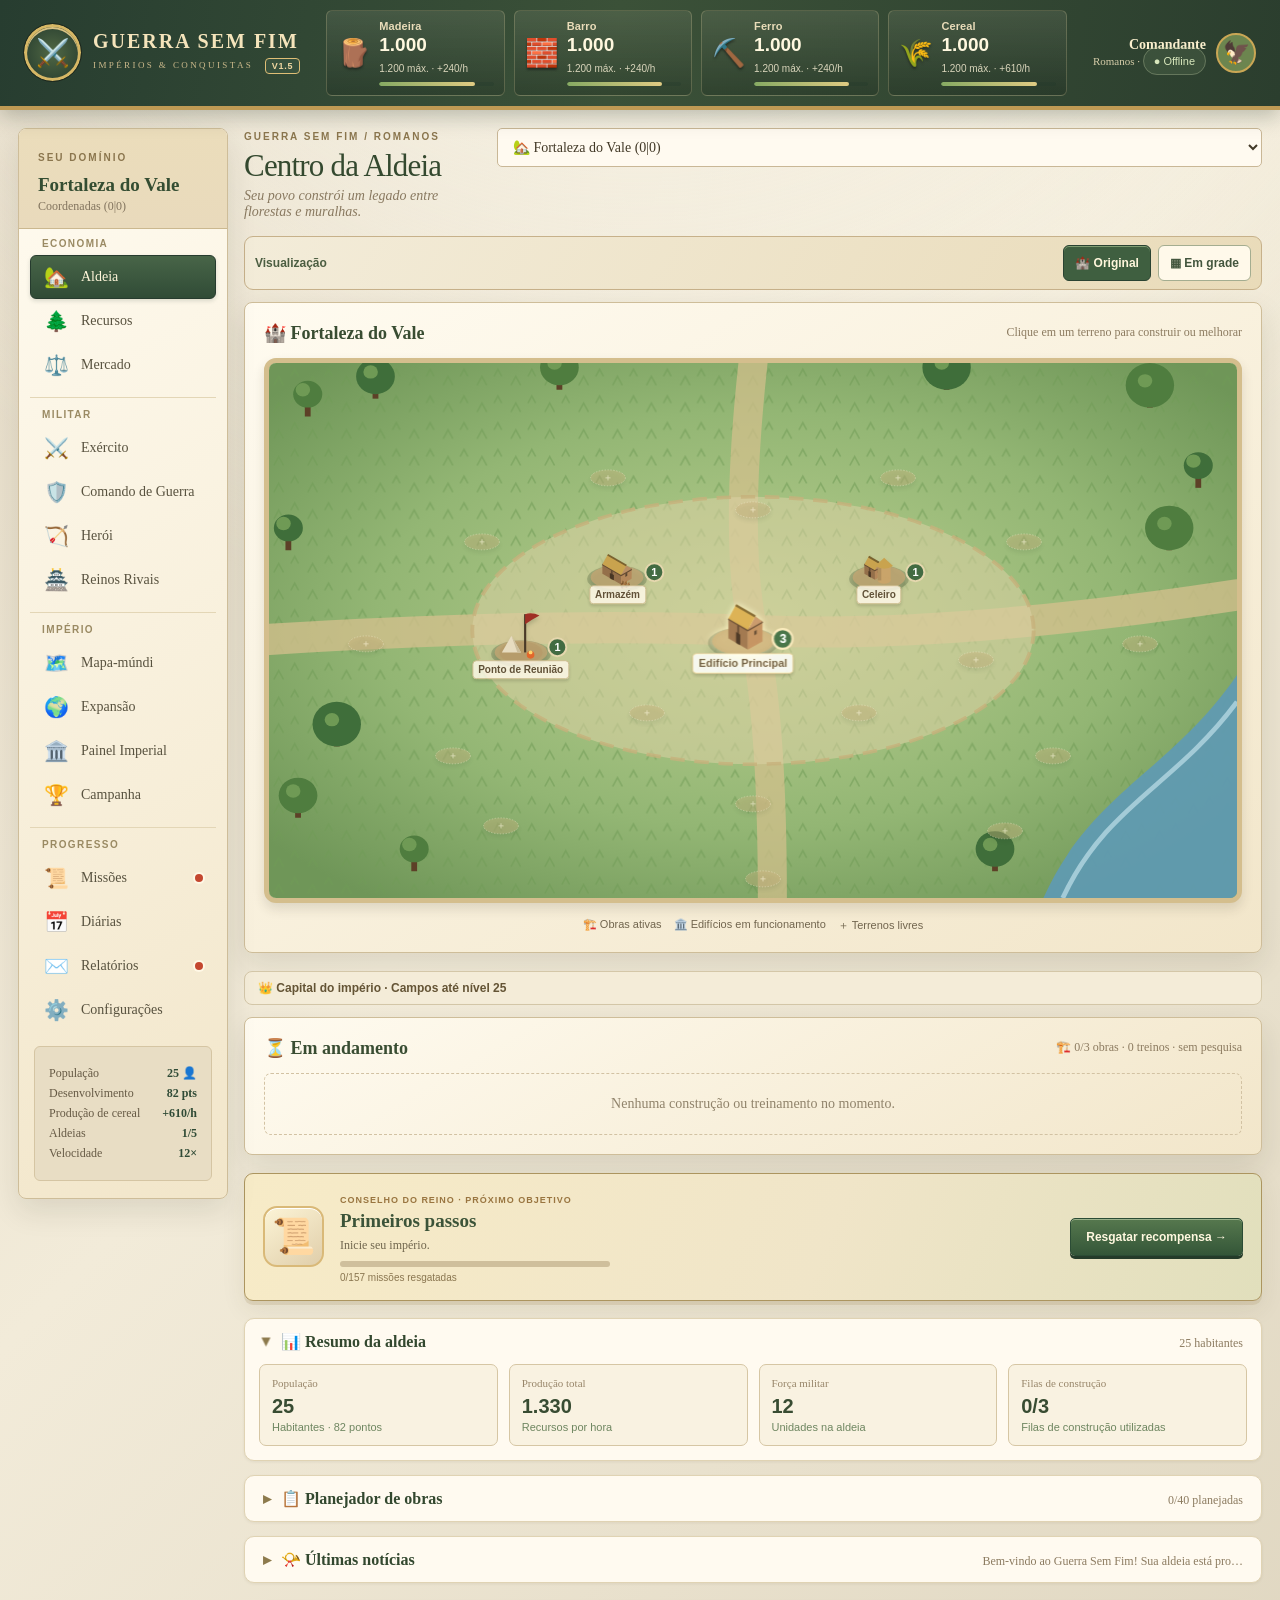
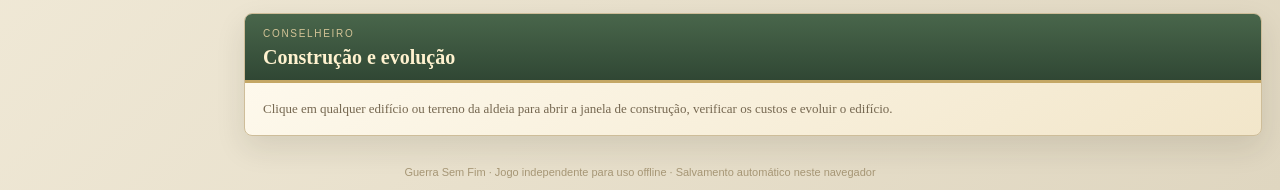
==== commit f18e6d7e: "Interface: menu agrupado, barra inferior no celular e aldeia mais curta - Menu em quatro grupos (Eco" ====
--- a/preview-local.html
+++ b/preview-local.html
@@ -11,6 +11,7 @@
   <link rel="stylesheet" href="styles-responsive.css">
   <link rel="stylesheet" href="styles-fit.css">
   <link rel="stylesheet" href="styles-art.css">
+  <link rel="stylesheet" href="styles-ui.css">
 </head>
 <body>
   <div id="app"></div>
--- a/styles-art.css
+++ b/styles-art.css
@@ -89,3 +89,21 @@
 .map-viewport .map-grid{width:min(100%,max(300px,calc(100vh - 230px)))!important;max-width:100%;margin:0 auto}
 .map-viewport .map-tile .glyph{font-size:clamp(11px,calc(36vmin / var(--map-columns,9)),30px)}
 .map-viewport .map-tile .coord{font-size:clamp(6px,calc(9vmin / var(--map-columns,9)),9px)}
+
+/* ---------- Tiles do mapa em SVG e territórios ---------- */
+.map-viewport .map-grid:has(.map-tile.has-art){gap:0;background:#93b674}
+.map-tile.has-art{background:#93b674!important;border:0!important;border-radius:0;padding:0;overflow:hidden;box-shadow:none}
+.map-tile.has-art .glyph{position:absolute;inset:0;display:block;font-size:0;line-height:0}
+.map-tile.has-art .art-tile{width:100%;height:100%;display:block}
+.map-tile.has-art:not(:disabled):hover{filter:brightness(1.08)}
+.map-tile.has-art.selected{outline:3px solid #ffd76a;outline-offset:-3px;z-index:3}
+.map-tile.has-art.center:after{content:"";position:absolute;inset:3px;border:1.5px dashed #fff8;pointer-events:none;z-index:2}
+.map-tile.has-art .coord{z-index:2;color:#2d3b28;text-shadow:0 0 2px #fff9}
+.map-tile.has-art .tile-mark{z-index:2}
+.map-tile.terr:before{content:"";position:absolute;inset:0;background:var(--terr);opacity:.16;pointer-events:none;z-index:1}
+.map-tile.terr .glyph:after{content:"";position:absolute;inset:0;border:0 solid var(--terr);pointer-events:none}
+.map-tile.terr-n .glyph:after{border-top-width:3px}
+.map-tile.terr-s .glyph:after{border-bottom-width:3px}
+.map-tile.terr-w .glyph:after{border-left-width:3px}
+.map-tile.terr-e .glyph:after{border-right-width:3px}
+.map-dot.terr-dot{background:var(--terr);border:2px solid color-mix(in srgb,var(--terr) 60%,#000)}
--- a/styles-ui.css
+++ b/styles-ui.css
@@ -0,0 +1,49 @@
+/* Guerra Sem Fim — navegação agrupada, barra inferior no celular e seções recolhíveis (v1.5). */
+
+/* ---------- Menu agrupado (desktop) ---------- */
+.nav-list.nav-grouped{display:block;padding:6px 11px 12px}
+.nav-group+.nav-group{margin-top:10px;padding-top:8px;border-top:1px solid #e3d6b6}
+.nav-group-title{font:700 10px/1 Arial,sans-serif;letter-spacing:.14em;text-transform:uppercase;color:#9a8a63;padding:4px 12px 6px}
+.nav-grouped .nav-item{padding:9px 12px;position:relative}
+.nav-badge{display:inline-block;width:8px;height:8px;border-radius:50%;background:#c4472f;box-shadow:0 0 0 2px #fff8e6;margin-left:auto;flex:0 0 auto}
+.side-sub{display:none}
+.nav-dock,.nav-sheet-backdrop{display:none}
+
+/* ---------- Seções recolhíveis ---------- */
+.fold-panel{background:#fffaf0;border:1px solid #e0d3b3;border-radius:10px;margin:0 0 14px;box-shadow:0 1px 3px #3b2f1a14}
+.fold-panel>summary{list-style:none;cursor:pointer;display:flex;gap:10px;align-items:baseline;flex-wrap:wrap;padding:13px 18px;font:700 16px Georgia,serif;color:#33482f}
+.fold-panel>summary::-webkit-details-marker{display:none}
+.fold-panel>summary:before{content:"▸";display:inline-block;transition:transform .15s;color:#8d7a4c}
+.fold-panel[open]>summary:before{transform:rotate(90deg)}
+.fold-panel>summary .section-note{margin-left:auto;font-weight:400;overflow:hidden;text-overflow:ellipsis;white-space:nowrap;max-width:60%}
+.fold-panel>summary:focus-visible{outline:3px solid #5d743f;outline-offset:2px;border-radius:10px}
+.fold-body{padding:0 4px 4px}
+.fold-body>.panel{margin:0;border:0;box-shadow:none;background:transparent}
+.fold-body>.panel>.panel-title{display:none}
+.fold-body>.stats,.fold-body>.stats-strip{margin:0 10px 10px}
+
+/* ---------- Celular e tablet: barra inferior + folha "Mais" ---------- */
+@media (max-width:900px){
+ body{padding-bottom:calc(72px + env(safe-area-inset-bottom,0px))}
+ .sidebar:not(.nav-expanded){display:none!important}
+ .sidebar.nav-expanded{display:block!important;position:fixed!important;left:8px;right:8px;bottom:calc(70px + env(safe-area-inset-bottom,0px));top:auto;z-index:80;max-height:min(72vh,560px);overflow:auto;border-radius:16px;box-shadow:0 18px 50px #1a1a1066;background:#fbf5e6;animation:sheetUp .18s ease-out;width:auto!important;margin:0!important}
+ .sidebar.nav-expanded .side-heading,.sidebar.nav-expanded .sidebar-footer{display:none}
+ .sidebar .nav-list.nav-grouped{display:block!important;padding:12px!important;overflow:visible!important}
+ .sidebar .nav-grouped .nav-group{display:grid;grid-template-columns:repeat(4,minmax(0,1fr));gap:6px}
+ .sidebar .nav-grouped .nav-group-title{grid-column:1/-1;padding:4px 2px 2px}
+ .sidebar .nav-grouped .nav-item{display:flex!important;flex-direction:column;align-items:center;justify-content:center;gap:4px;min-height:62px;width:100%;padding:8px 4px!important;text-align:center;white-space:normal;font:11px/1.2 Arial,sans-serif;border-radius:10px;background:#f3e9d2}
+ .sidebar .nav-grouped .nav-item.active{background:linear-gradient(#486548,#304b36)}
+ .sidebar .nav-grouped .nav-badge{position:absolute;top:6px;right:8px;margin:0}
+ .nav-sheet-backdrop{display:block;position:fixed;inset:0;z-index:79;background:#1c1a1255;animation:fadeIn .15s}
+ .nav-dock{display:grid;grid-template-columns:repeat(5,minmax(0,1fr));position:fixed;left:0;right:0;bottom:0;z-index:81;background:#25392a;padding:6px 6px calc(6px + env(safe-area-inset-bottom,0px));box-shadow:0 -4px 16px #0003;border-top:2px solid #b89f62}
+ .nav-dock .dock-item{display:flex;flex-direction:column;align-items:center;justify-content:center;gap:3px;min-height:52px;padding:4px 2px;border:0;border-radius:10px;background:transparent;color:#e9e0c4;font:600 10.5px/1.1 Arial,sans-serif;position:relative;width:auto}
+ .nav-dock .dock-item .nav-ico{font-size:20px;width:auto}
+ .nav-dock .dock-item.active{background:#f3e5b7;color:#263b2a}
+ .nav-dock .nav-badge{position:absolute;top:5px;right:calc(50% - 16px);margin:0}
+ .toast{left:12px!important;right:12px!important;bottom:calc(80px + env(safe-area-inset-bottom,0px))!important;max-width:none!important;text-align:center}
+ .footer-text{padding-bottom:8px}
+}
+@media (max-width:380px){.sidebar .nav-grouped .nav-group{grid-template-columns:repeat(3,minmax(0,1fr))}.nav-dock .dock-item{font-size:9.5px}}
+@keyframes sheetUp{from{transform:translateY(18px);opacity:0}to{transform:none;opacity:1}}
+@keyframes fadeIn{from{opacity:0}to{opacity:1}}
+@media (prefers-reduced-motion:reduce){.sidebar.nav-expanded,.nav-sheet-backdrop{animation:none}.fold-panel>summary:before{transition:none}}
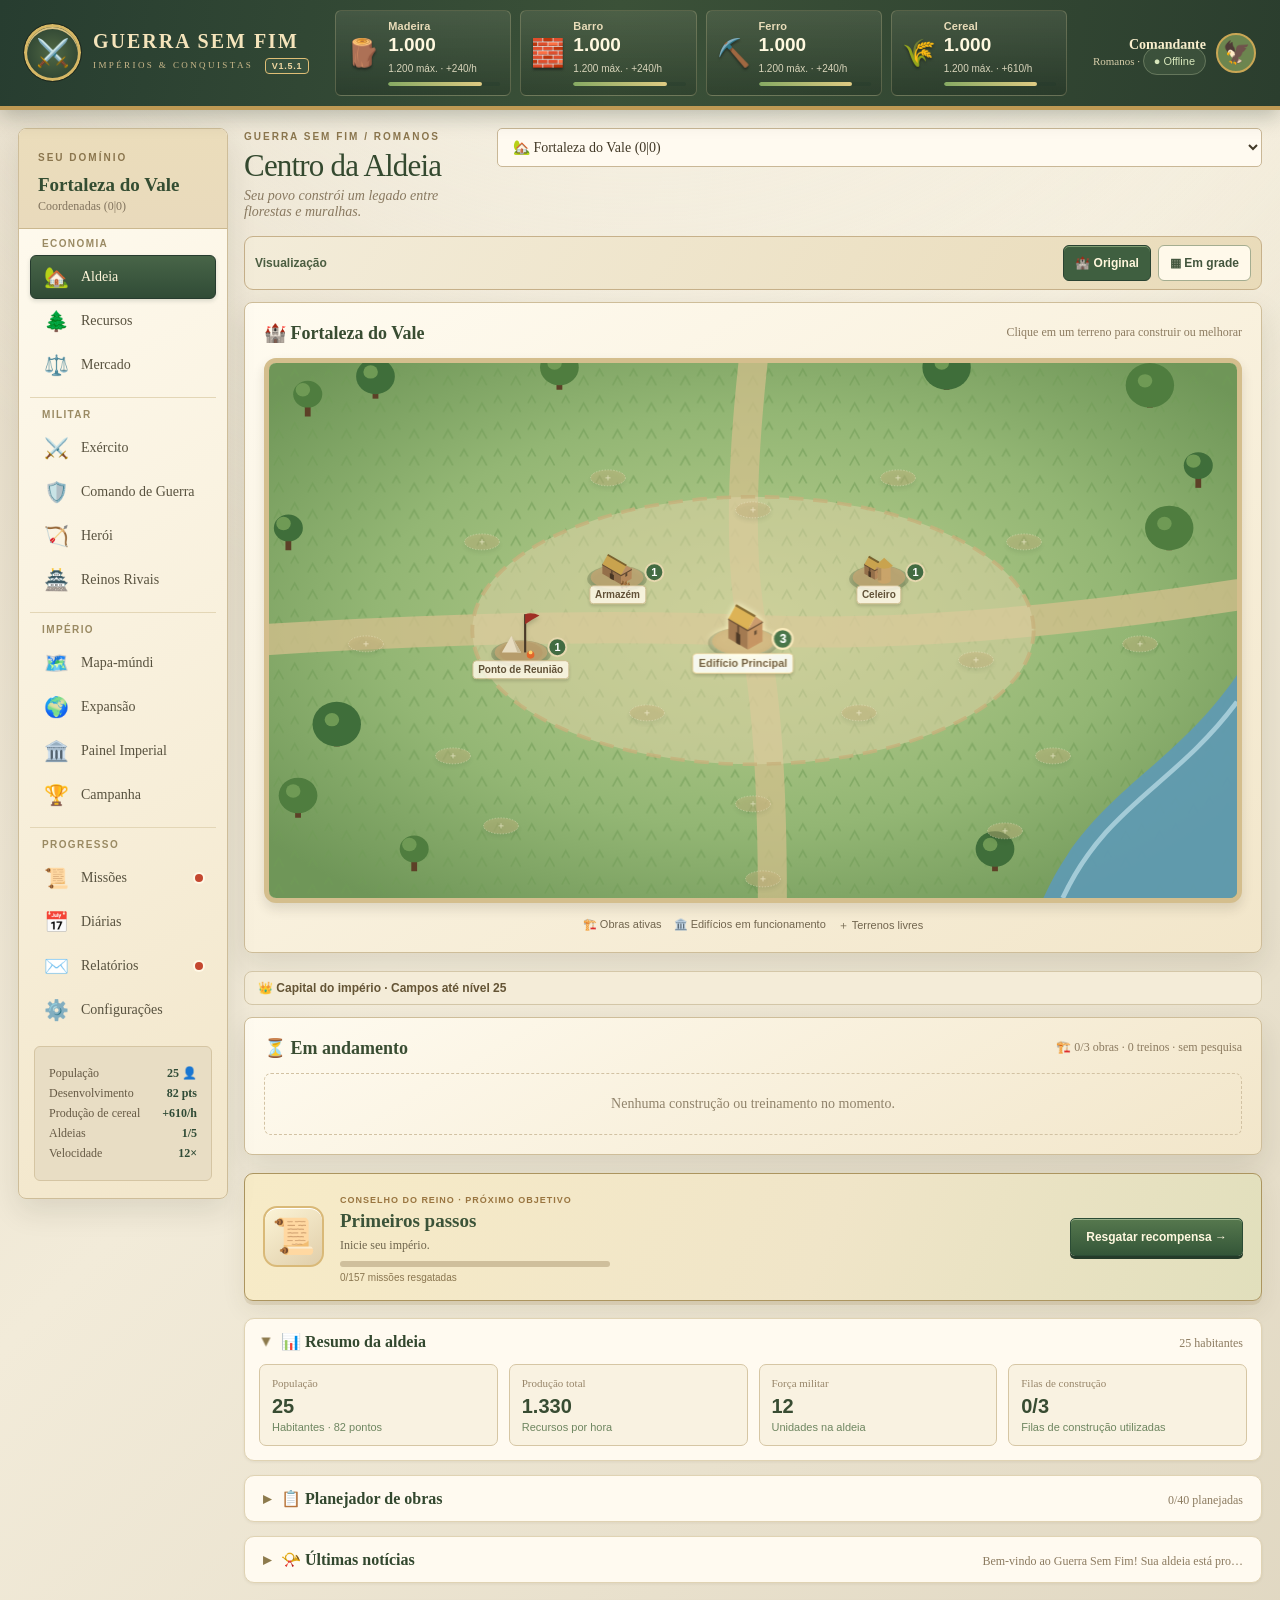
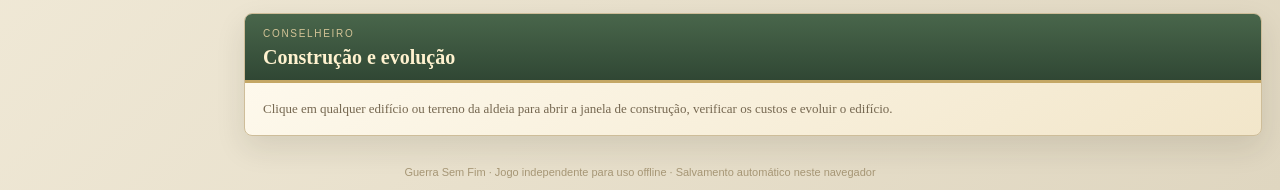
==== commit 70f7650e: "v1.5.1: interface em módulos e atualização incremental do DOM - js/app.js (108 KB) dividido em js/ui" ====
--- a/preview-local.html
+++ b/preview-local.html
@@ -24,6 +24,15 @@
   <script src="js/expansion.js"></script>
   <script src="js/engine.js"></script>
   <script>if(!window.GSF.load())window.GSF.newGame({player:'Comandante',village:'Fortaleza do Vale',tribe:'romans',speed:12});</script>
+  <script src="js/ui/dom.js"></script>
+  <script src="js/ui/core.js"></script>
+  <script src="js/ui/village.js"></script>
+  <script src="js/ui/map.js"></script>
+  <script src="js/ui/military.js"></script>
+  <script src="js/ui/progress.js"></script>
+  <script src="js/ui/economy.js"></script>
+  <script src="js/ui/panels.js"></script>
+  <script src="js/ui/render.js"></script>
   <script src="js/app.js"></script>
 </body>
 </html>
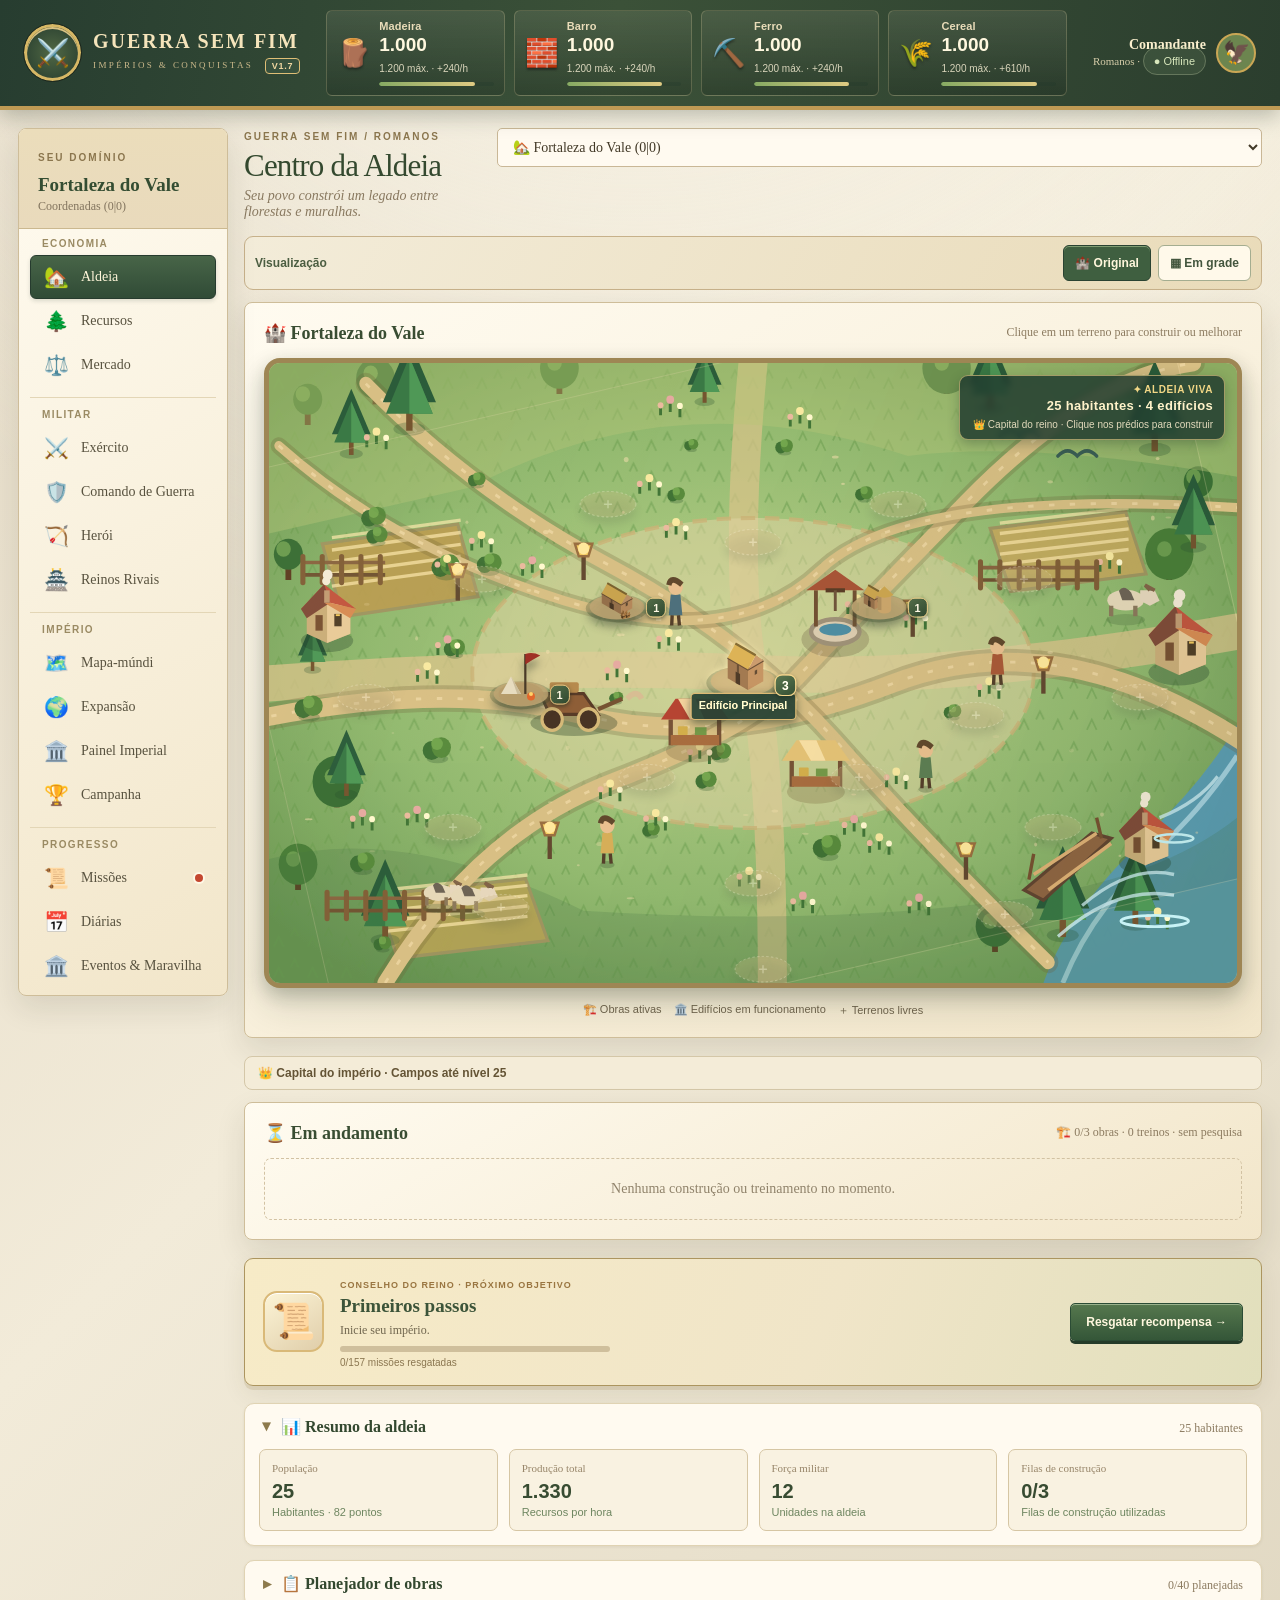
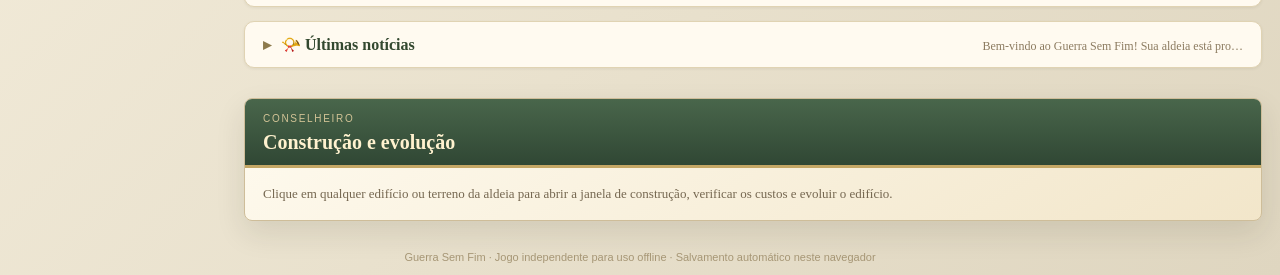
==== commit a4719837: "feat: integrar aldeia viva, campos dinâmicos e arte original aos modos de jogo" ====
--- a/preview-local.html
+++ b/preview-local.html
@@ -12,16 +12,19 @@
   <link rel="stylesheet" href="styles-fit.css">
   <link rel="stylesheet" href="styles-art.css">
   <link rel="stylesheet" href="styles-ui.css">
+  <link rel="stylesheet" href="styles-life.css">
 </head>
 <body>
   <div id="app"></div>
   <noscript>Ative o JavaScript no navegador para jogar Guerra Sem Fim.</noscript>
   <script src="js/data.js"></script>
   <script src="js/art.js"></script>
+  <script src="js/art-life.js"></script>
   <script src="js/war.js"></script>
   <script src="js/ai.js"></script>
   <script src="js/campaign.js"></script>
   <script src="js/expansion.js"></script>
+  <script src="js/world-events.js"></script>
   <script src="js/engine.js"></script>
   <script>if(!window.GSF.load())window.GSF.newGame({player:'Comandante',village:'Fortaleza do Vale',tribe:'romans',speed:12});</script>
   <script src="js/ui/dom.js"></script>
--- a/styles-ui.css
+++ b/styles-ui.css
@@ -23,7 +23,7 @@
 .fold-body>.stats,.fold-body>.stats-strip{margin:0 10px 10px}
 
 /* ---------- Celular e tablet: barra inferior + folha "Mais" ---------- */
-@media (max-width:900px){
+@media (max-width:959px){
  body{padding-bottom:calc(72px + env(safe-area-inset-bottom,0px))}
  .sidebar:not(.nav-expanded){display:none!important}
  .sidebar.nav-expanded{display:block!important;position:fixed!important;left:8px;right:8px;bottom:calc(70px + env(safe-area-inset-bottom,0px));top:auto;z-index:80;max-height:min(72vh,560px);overflow:auto;border-radius:16px;box-shadow:0 18px 50px #1a1a1066;background:#fbf5e6;animation:sheetUp .18s ease-out;width:auto!important;margin:0!important}
@@ -47,3 +47,36 @@
 @keyframes sheetUp{from{transform:translateY(18px);opacity:0}to{transform:none;opacity:1}}
 @keyframes fadeIn{from{opacity:0}to{opacity:1}}
 @media (prefers-reduced-motion:reduce){.sidebar.nav-expanded,.nav-sheet-backdrop{animation:none}.fold-panel>summary:before{transition:none}}
+
+/* Temporada offline e Grande Obra */
+.world-milestones{display:flex;flex-wrap:wrap;gap:8px;margin:12px 0}
+.world-progress{display:grid;grid-template-columns:repeat(2,minmax(0,1fr));gap:16px;margin:16px 0}
+.world-progress>div{min-width:0}
+.world-progress strong{display:block;margin-bottom:8px}
+.world-progress .progress-track{width:100%}
+@media(max-width:600px){.world-progress{grid-template-columns:1fr}}
+
+/* v1.6.1 — camadas estáveis e navegação utilizável em tablets e monitores baixos. */
+@media (min-width:960px) {
+ .app-frame>.sidebar{z-index:8;max-height:calc(100dvh - 32px);overflow-y:auto;overscroll-behavior:contain;scrollbar-width:thin}
+ .app-frame>.content{position:relative;z-index:0}
+}
+@media (max-width:959px) {
+ body:has(.sidebar.nav-expanded){overflow:hidden}
+ .sidebar.nav-expanded{max-height:min(calc(100dvh - 90px - env(safe-area-inset-bottom,0px)),560px);overflow-x:hidden;overflow-y:auto;overscroll-behavior:contain}
+ .sidebar .nav-list.nav-grouped{overflow:visible}
+ .nav-dock{isolation:isolate}
+}
+@media(max-width:500px){
+ .sidebar.nav-expanded .nav-grouped .nav-group{grid-template-columns:repeat(3,minmax(0,1fr))}
+ .sidebar.nav-expanded .nav-item{overflow-wrap:anywhere}
+}
+@media(max-width:360px){
+ .sidebar.nav-expanded{left:4px;right:4px}
+ .sidebar.nav-expanded .nav-grouped .nav-group{grid-template-columns:repeat(2,minmax(0,1fr))}
+}
+.modal-backdrop{isolation:isolate}
+
+/* Impede que textos longos de páginas novas invadam a coluna de conteúdo. */
+.sidebar .nav-item{min-width:0;max-width:100%}
+.sidebar .nav-label{min-width:0;overflow-wrap:anywhere}
--- a/styles-life.css
+++ b/styles-life.css
@@ -0,0 +1,111 @@
+/* Guerra Sem Fim v1.7 — arte da aldeia viva.
+   Apenas apresentação: nenhuma interação ou dado persistido é alterado. */
+.view-original .town-board.has-art,
+.view-original .field-board{
+ border:5px solid #9e8654;
+ border-radius:16px;
+ background:#7ba26b;
+ box-shadow:inset 0 0 0 2px #f2deaf,0 7px 18px #20311e3b,0 18px 36px #192c1e24;
+ isolation:isolate;
+}
+.view-original .town-board.has-art{height:clamp(505px,51vw,630px)}
+.view-original .field-board{height:clamp(465px,48vw,610px)}
+.view-original .town-board.has-art:after,.view-original .field-board:after{
+ content:"";display:block;pointer-events:none;position:absolute;inset:0;
+ border:1px solid #f7e3b77d;border-radius:10px;
+ background:linear-gradient(125deg,#fff7d40e 0%,transparent 42%,#13291e27 100%);
+ z-index:2;
+}
+.view-original .town-board.has-art:before,
+.view-original .field-board:before{display:none}
+.scene .town-ground{filter:saturate(1.08) contrast(1.04)}
+.scene .town-ground .life-ground{opacity:1}
+.town-board .town-ground,.field-board .town-ground{pointer-events:none;user-select:none;z-index:0}
+.scene-vitality{
+ position:absolute;top:12px;right:12px;z-index:75;
+ display:flex;flex-direction:column;align-items:flex-end;gap:3px;
+ max-width:min(58%,295px);padding:8px 11px 8px 13px;
+ color:#f9efd5;background:#223d30d9;border:1px solid #e5c984a1;
+ border-radius:9px;box-shadow:0 4px 12px #1b32234d;
+ font:11px/1.3 Arial,sans-serif;pointer-events:none;
+ backdrop-filter:blur(3px);
+}
+.scene-vitality strong{font-size:13px;color:#fff3ca;letter-spacing:.025em}
+.scene-vitality small{font-size:10px;color:#e2dabc}
+.scene-vitality .activity{color:#f2d786;font:700 10px Arial,sans-serif;letter-spacing:.06em}
+.view-original .town-slot.has-art{width:clamp(61px,12%,123px)}
+.view-original .town-slot.has-art .building-art{filter:drop-shadow(0 7px 4px #1a291d7a) drop-shadow(0 1px 1px #f7e8b35c)}
+.view-original .town-slot.has-art:hover .building-art,.view-original .town-slot.has-art:focus-visible .building-art,
+.view-original .town-slot.has-art.selected .building-art{filter:drop-shadow(0 0 4px #ffeeb3) drop-shadow(0 8px 5px #22352487);transform:translateY(-3px) scale(1.08)}
+.view-original .town-slot.has-art:focus-visible,.view-original .field-slot.has-art:focus-visible{
+ outline:2px solid #ffdf8d;outline-offset:-2px;border-radius:8px;
+}
+.view-original .town-slot.has-art .slot-level{
+ color:#fff9e5;background:linear-gradient(145deg,#536d49,#30482f);
+ border:1px solid #e1c481;box-shadow:0 2px 4px #17291e8a;
+ min-width:20px;padding:2px 4px;border-radius:7px;
+}
+.view-original .town-slot.has-art .slot-name{
+ display:block;opacity:0;visibility:hidden;max-width:105px;
+ font:700 10px/1.25 Arial,sans-serif;white-space:normal;
+ background:#243c30ee;color:#ffefc0;border:1px solid #c9a969;
+ box-shadow:0 3px 8px #10261c83;padding:5px 7px;
+ transform:translateY(4px);transition:opacity .15s,transform .15s;
+ pointer-events:none;
+}
+.view-original .town-slot.has-art:hover .slot-name,
+.view-original .town-slot.has-art:focus-visible .slot-name,
+.view-original .town-slot.has-art.selected .slot-name{
+ opacity:1;visibility:visible;transform:translateY(0);
+}
+.view-original .town-slot.has-art.empty .slot-name{display:none}
+.view-original .town-slot.has-art.empty:hover .slot-name,
+.view-original .town-slot.has-art.empty:focus-visible .slot-name,
+.view-original .town-slot.has-art.empty.selected .slot-name{display:block}
+.view-original .town-slot.has-art.empty{opacity:.45}
+.view-original .town-slot.has-art.empty:hover,.view-original .town-slot.has-art.empty.selected,
+.view-original .town-slot.has-art.empty:focus-visible{opacity:1}
+.view-original .field-board .field-slot.has-art{filter:drop-shadow(0 5px 3px #14302673)}
+.view-original .field-board .field-slot.has-art:hover,.view-original .field-board .field-slot.has-art:focus-visible{
+ filter:drop-shadow(0 3px 4px #fff8d7d9);
+}
+.view-original .field-board .field-hamlet.has-art{filter:drop-shadow(0 11px 7px #1c2e1c98)}
+.scene .life-walker{animation:lifeWalk var(--walk-time,15s) ease-in-out infinite alternate}
+.scene .life-cart{animation:lifeCart 17s ease-in-out infinite alternate}
+.scene .life-livestock{animation:lifeGrazing 7s ease-in-out infinite alternate}
+.scene .life-birds{animation:lifeFly 30s linear infinite}
+.scene .life-smoke{animation:lifeSmoke 4.8s ease-out infinite}
+.scene .life-ripple{animation:lifeShimmer 5s ease-in-out infinite alternate;transform-origin:center}
+.scene .life-lantern{animation:lifeLantern 3.5s ease-in-out infinite alternate}
+@keyframes lifeWalk{0%,100%{transform:translateX(0)}50%{transform:translateX(var(--walk-x,7px))}}
+@keyframes lifeCart{0%,100%{transform:translateX(-2px)}60%{transform:translateX(13px)}}
+@keyframes lifeGrazing{0%,100%{transform:translateY(0)}60%{transform:translateY(.8px)}}
+@keyframes lifeFly{0%{transform:translate(-6px,0);opacity:0}15%{opacity:.85}80%{opacity:.8}100%{transform:translate(26px,-7px);opacity:0}}
+@keyframes lifeSmoke{0%{opacity:0;transform:translateY(2px)}30%{opacity:.7}100%{opacity:0;transform:translateY(-8px)}}
+@keyframes lifeShimmer{from{opacity:.3;transform:scaleX(.85)}to{opacity:.95;transform:scaleX(1.18)}}
+@keyframes lifeLantern{from{opacity:.5}to{opacity:1}}
+.view-compact .scene-vitality{display:none}
+.view-compact .town-ground{display:none}
+@media(max-width:959px){
+ .view-original .town-board.has-art{height:clamp(400px,70vw,540px)}
+ .view-original .field-board{height:clamp(390px,67vw,515px)}
+ .scene-vitality{top:8px;right:8px;padding:6px 8px;max-width:60%}
+ .scene-vitality strong{font-size:11px}
+ .scene-vitality small{font-size:9px}
+}
+@media(max-width:580px){
+ .view-original .town-board.has-art{height:385px}
+ .view-original .field-board{height:390px}
+ .view-original .town-slot.has-art{width:clamp(43px,16%,68px)}
+ .view-original .town-slot.has-art.empty{width:clamp(28px,11%,44px)}
+ .view-original .town-slot.has-art .slot-name{display:none}
+ .view-original .town-slot.has-art:hover .slot-name,
+ .view-original .town-slot.has-art:focus-visible .slot-name,
+ .view-original .town-slot.has-art.selected .slot-name{display:block}
+ .scene-vitality small{display:none}
+}
+@media (prefers-reduced-motion:reduce){
+ .scene .life-walker,.scene .life-cart,.scene .life-livestock,.scene .life-birds,
+ .scene .life-smoke,.scene .life-ripple,.scene .life-lantern{animation:none!important;opacity:1}
+ .view-original .town-slot.has-art .slot-name{transition:none}
+}
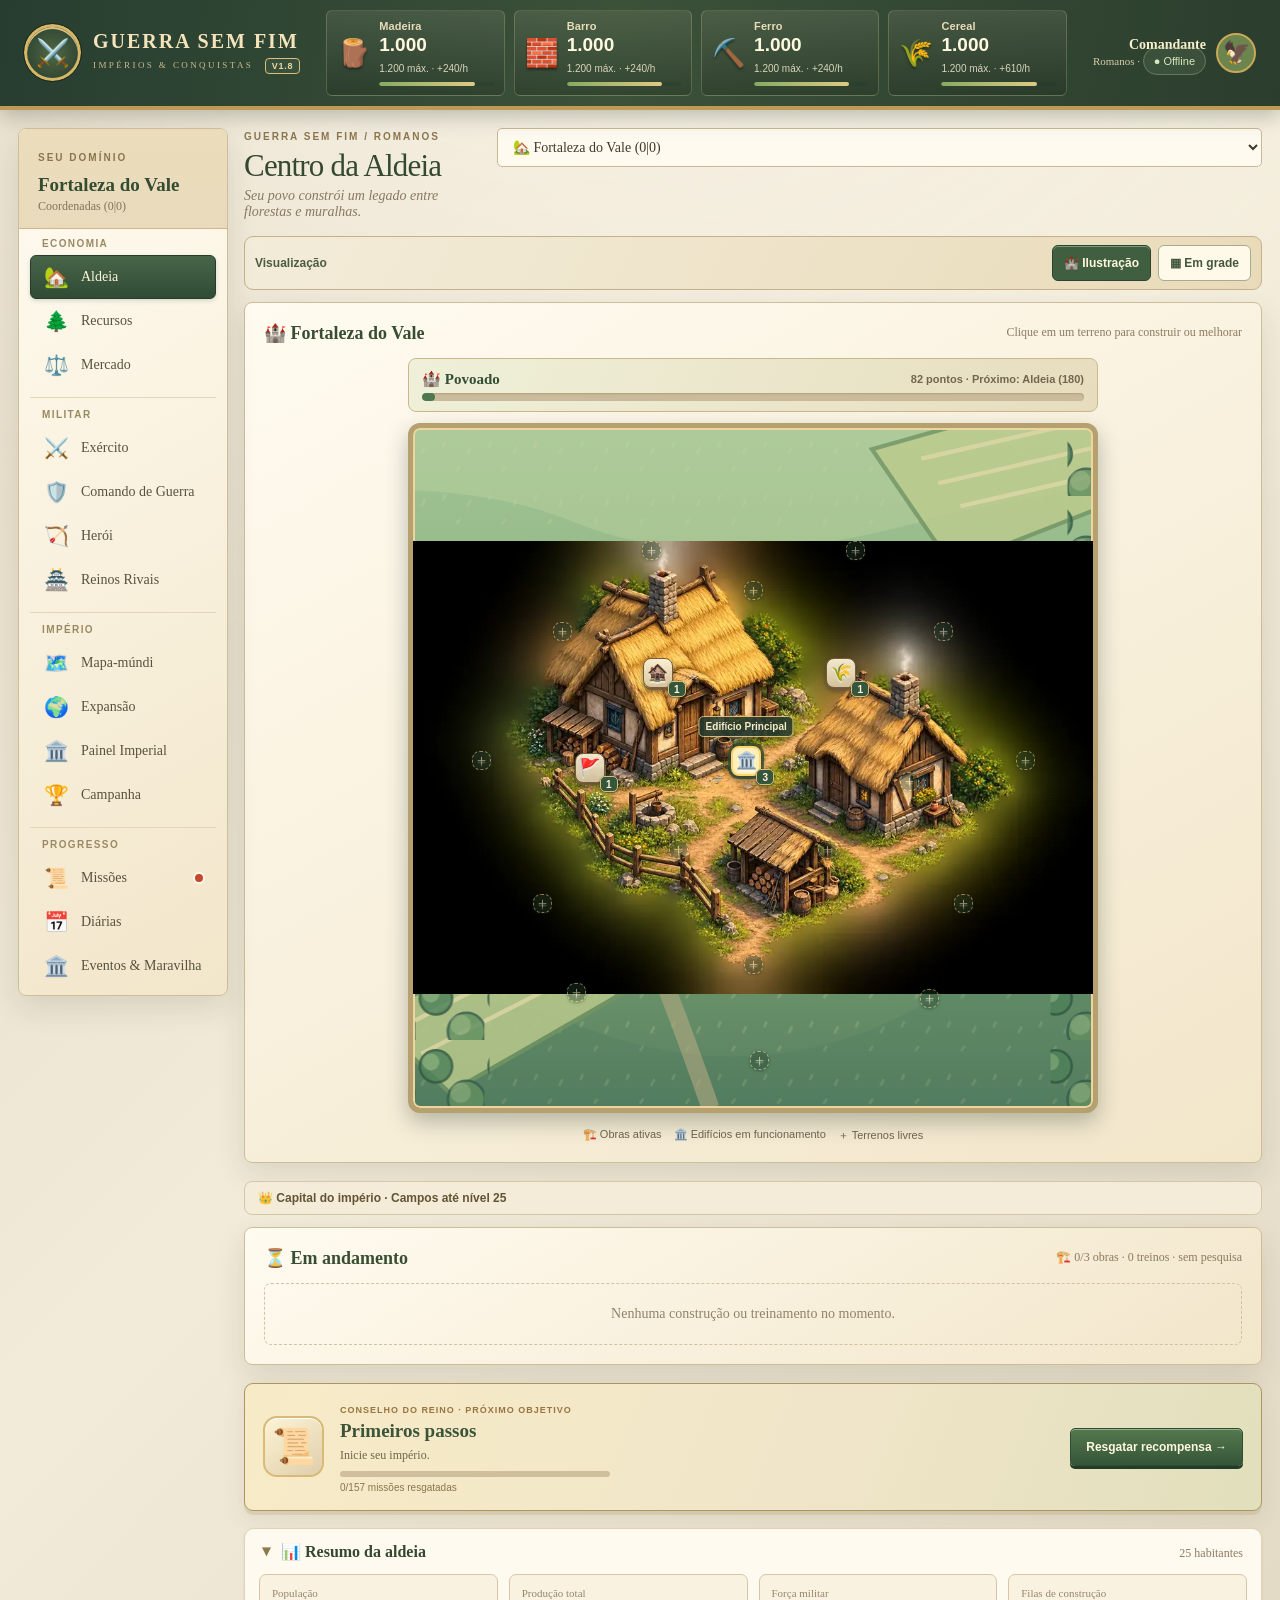
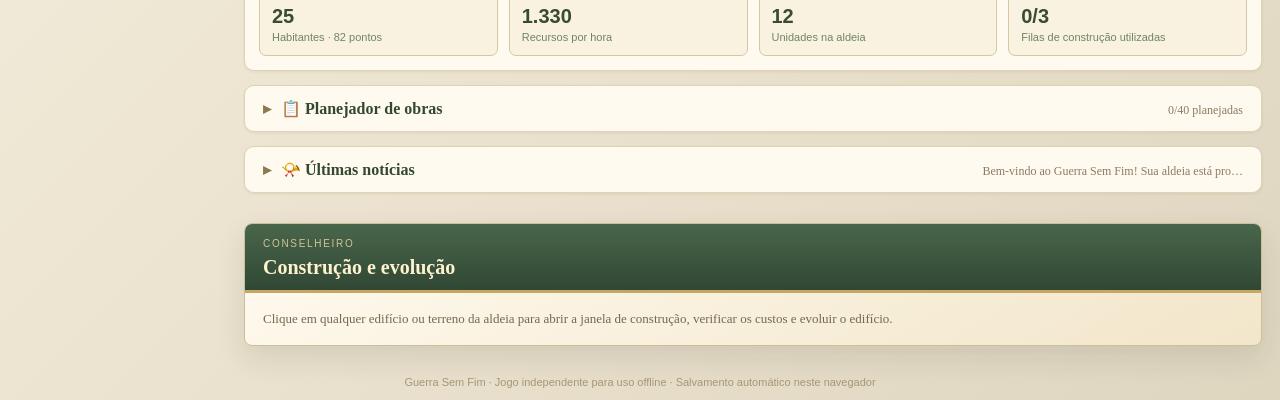
==== commit a9e1752b: "feat: ilustrações completas por estágio e remoção de animações da aldeia" ====
--- a/preview-local.html
+++ b/preview-local.html
@@ -12,14 +12,14 @@
   <link rel="stylesheet" href="styles-fit.css">
   <link rel="stylesheet" href="styles-art.css">
   <link rel="stylesheet" href="styles-ui.css">
-  <link rel="stylesheet" href="styles-life.css">
+  <link rel="stylesheet" href="styles-stage.css">
 </head>
 <body>
   <div id="app"></div>
   <noscript>Ative o JavaScript no navegador para jogar Guerra Sem Fim.</noscript>
   <script src="js/data.js"></script>
   <script src="js/art.js"></script>
-  <script src="js/art-life.js"></script>
+  <script src="js/art-stage.js"></script>
   <script src="js/war.js"></script>
   <script src="js/ai.js"></script>
   <script src="js/campaign.js"></script>
--- a/styles-stage.css
+++ b/styles-stage.css
@@ -0,0 +1,110 @@
+/* v1.8 — ilustrações estáticas de aldeias, leves como no ReinosDeGuerra.
+   O modo grade continua exibindo os edifícios individuais.
+*/
+.view-original .town-board.stage-illustrated{
+ position:relative;
+ width:min(100%,690px);
+ max-width:100%;
+ height:auto;
+ aspect-ratio:1/1;
+ margin:0 auto;
+ overflow:hidden;
+ isolation:isolate;
+ background:#769269 url('assets/aldeia-cenario.svg') center/cover no-repeat;
+ border:5px solid #b6a070;
+ border-radius:12px;
+ box-shadow:0 9px 22px #172b214b,inset 0 0 0 2px #ecd69d;
+}
+.view-original .town-board.stage-illustrated::before,
+.view-original .town-board.stage-illustrated::after{display:none!important}
+.town-board.stage-illustrated .stage-illustration{
+ position:absolute;inset:0;display:block;width:100%;height:100%;object-fit:contain;object-position:center;
+ pointer-events:none;user-select:none;-webkit-user-drag:none;z-index:0;
+}
+.stage-progress{width:min(100%,690px);margin:0 auto 11px;padding:11px 13px 10px;
+ background:linear-gradient(115deg,#eff0d9,#e7ddbe);border:1px solid #cbb68d;border-radius:8px;
+ display:grid;grid-template-columns:1fr auto;gap:5px 12px;align-items:center;
+ font:12px Arial,sans-serif;color:#5b543f}
+.stage-progress strong{color:#344d37;font:700 15px Georgia,serif}
+.stage-progress small{color:#72664f;white-space:nowrap;font:700 11px Arial,sans-serif}
+.stage-progress-track{grid-column:1/-1;height:8px;background:#cabb9a;border-radius:7px;overflow:hidden;box-shadow:inset 0 1px 2px #7663444f}
+.stage-progress-track>span{display:block;height:100%;background:#4d784f;border-radius:7px}
+.view-original .town-board.stage-illustrated .town-slot.stage-pin{
+ display:flex;flex-direction:column;align-items:center;justify-content:center;
+ width:38px!important;min-width:0;max-width:none;height:38px;min-height:0;padding:0!important;
+ margin:0;border:0;background:transparent;
+ transform:translate(-50%,-50%)!important;filter:none!important;
+ transition:none!important;animation:none!important;z-index:4;
+}
+.view-original .town-board.stage-illustrated .town-slot.stage-pin .building-art{
+ display:grid;place-items:center;flex:none;width:30px!important;height:30px!important;
+ aspect-ratio:auto!important;border-radius:8px!important;
+ background:linear-gradient(#faf1d8f2,#d8c7a3f0)!important;
+ border:1px solid #755d39!important;
+ color:#3a5233;font-size:17px!important;line-height:1!important;
+ box-shadow:0 2px 0 #745a3ec4,0 3px 5px #1c2b2382;
+ filter:none!important;transform:none!important;animation:none!important;
+}
+.view-original .town-board.stage-illustrated .town-slot.stage-pin.empty{
+ width:28px!important;height:28px;opacity:.55;
+}
+.view-original .town-board.stage-illustrated .town-slot.stage-pin.empty .building-art{
+ width:19px!important;height:19px!important;border:1px dashed #edd28d!important;
+ background:#233d2bb8!important;color:#fff2c6;font-size:15px!important;
+ box-shadow:0 1px 3px #162b219b;
+}
+.view-original .town-board.stage-illustrated .town-slot.stage-pin.selected,
+.view-original .town-board.stage-illustrated .town-slot.stage-pin:hover,
+.view-original .town-board.stage-illustrated .town-slot.stage-pin:focus-visible{opacity:1;outline:0}
+.view-original .town-board.stage-illustrated .town-slot.stage-pin.selected .building-art,
+.view-original .town-board.stage-illustrated .town-slot.stage-pin:hover .building-art,
+.view-original .town-board.stage-illustrated .town-slot.stage-pin:focus-visible .building-art{
+ border:2px solid #ffd46f!important;background:#fff0bb!important;
+ box-shadow:0 0 0 3px #294531b9,0 3px 7px #203222e6;
+}
+.view-original .town-board.stage-illustrated .town-slot.stage-pin .slot-level{
+ position:absolute;top:auto!important;right:-9px!important;bottom:-5px!important;left:auto!important;
+ transform:none!important;display:grid;place-items:center;
+ padding:2px 3px;min-width:18px;height:16px;
+ background:#35563b;color:#fff6df;border:1px solid #d6bd7d;
+ border-radius:5px;box-shadow:0 1px 2px #1b2a1d95;font:700 10px Arial,sans-serif;z-index:2;
+}
+.view-original .town-board.stage-illustrated .town-slot.stage-pin .slot-name{
+ display:none;position:absolute;bottom:calc(100% + 5px);left:50%;right:auto;top:auto;
+ transform:translateX(-50%);margin:0;max-width:130px;min-width:max-content;
+ padding:4px 6px;border-radius:5px;white-space:nowrap;
+ border:1px solid #e0c180;background:#283c30f4;color:#fff5d5;
+ font:700 10px Arial,sans-serif;text-align:center;text-shadow:none;
+ box-shadow:0 3px 6px #17302166;pointer-events:none;z-index:12;
+}
+.view-original .town-board.stage-illustrated .town-slot.stage-pin:hover .slot-name,
+.view-original .town-board.stage-illustrated .town-slot.stage-pin:focus-visible .slot-name,
+.view-original .town-board.stage-illustrated .town-slot.stage-pin.selected .slot-name{display:block}
+.view-original .town-board.stage-illustrated .town-slot.stage-pin.empty .slot-name{display:none}
+.view-original .town-board.stage-illustrated .town-slot.stage-pin.empty:hover .slot-name,
+.view-original .town-board.stage-illustrated .town-slot.stage-pin.empty:focus-visible .slot-name,
+.view-original .town-board.stage-illustrated .town-slot.stage-pin.empty.selected .slot-name{display:block}
+.view-original .town-board.stage-illustrated .town-slot.stage-pin.building .building-art{
+ background:#fbe0a2!important;border-color:#9e6e24!important
+}
+/* A aldeia é uma ilustração estática; também parar movimentos legados nos campos. */
+.town-board *, .field-board *{animation:none!important;transition:none!important}
+@media(max-width:600px){
+ .stage-progress{padding:8px 9px}
+ .stage-progress strong{font-size:13px}
+ .stage-progress small{font-size:10px}
+ .view-original .town-board.stage-illustrated .town-slot.stage-pin{width:29px!important;height:29px}
+ .view-original .town-board.stage-illustrated .town-slot.stage-pin .building-art{
+  width:22px!important;height:22px!important;font-size:12px!important;border-radius:5px!important;
+ }
+ .view-original .town-board.stage-illustrated .town-slot.stage-pin.empty{
+  width:20px!important;height:20px
+ }
+ .view-original .town-board.stage-illustrated .town-slot.stage-pin.empty .building-art{
+  width:15px!important;height:15px!important;font-size:11px!important
+ }
+ .view-original .town-board.stage-illustrated .town-slot.stage-pin .slot-level{
+  min-width:15px;height:14px;bottom:-5px!important;right:-5px!important;font-size:9px
+ }
+ .view-original .town-board.stage-illustrated .town-slot.stage-pin .slot-name{font-size:9px}
+}
